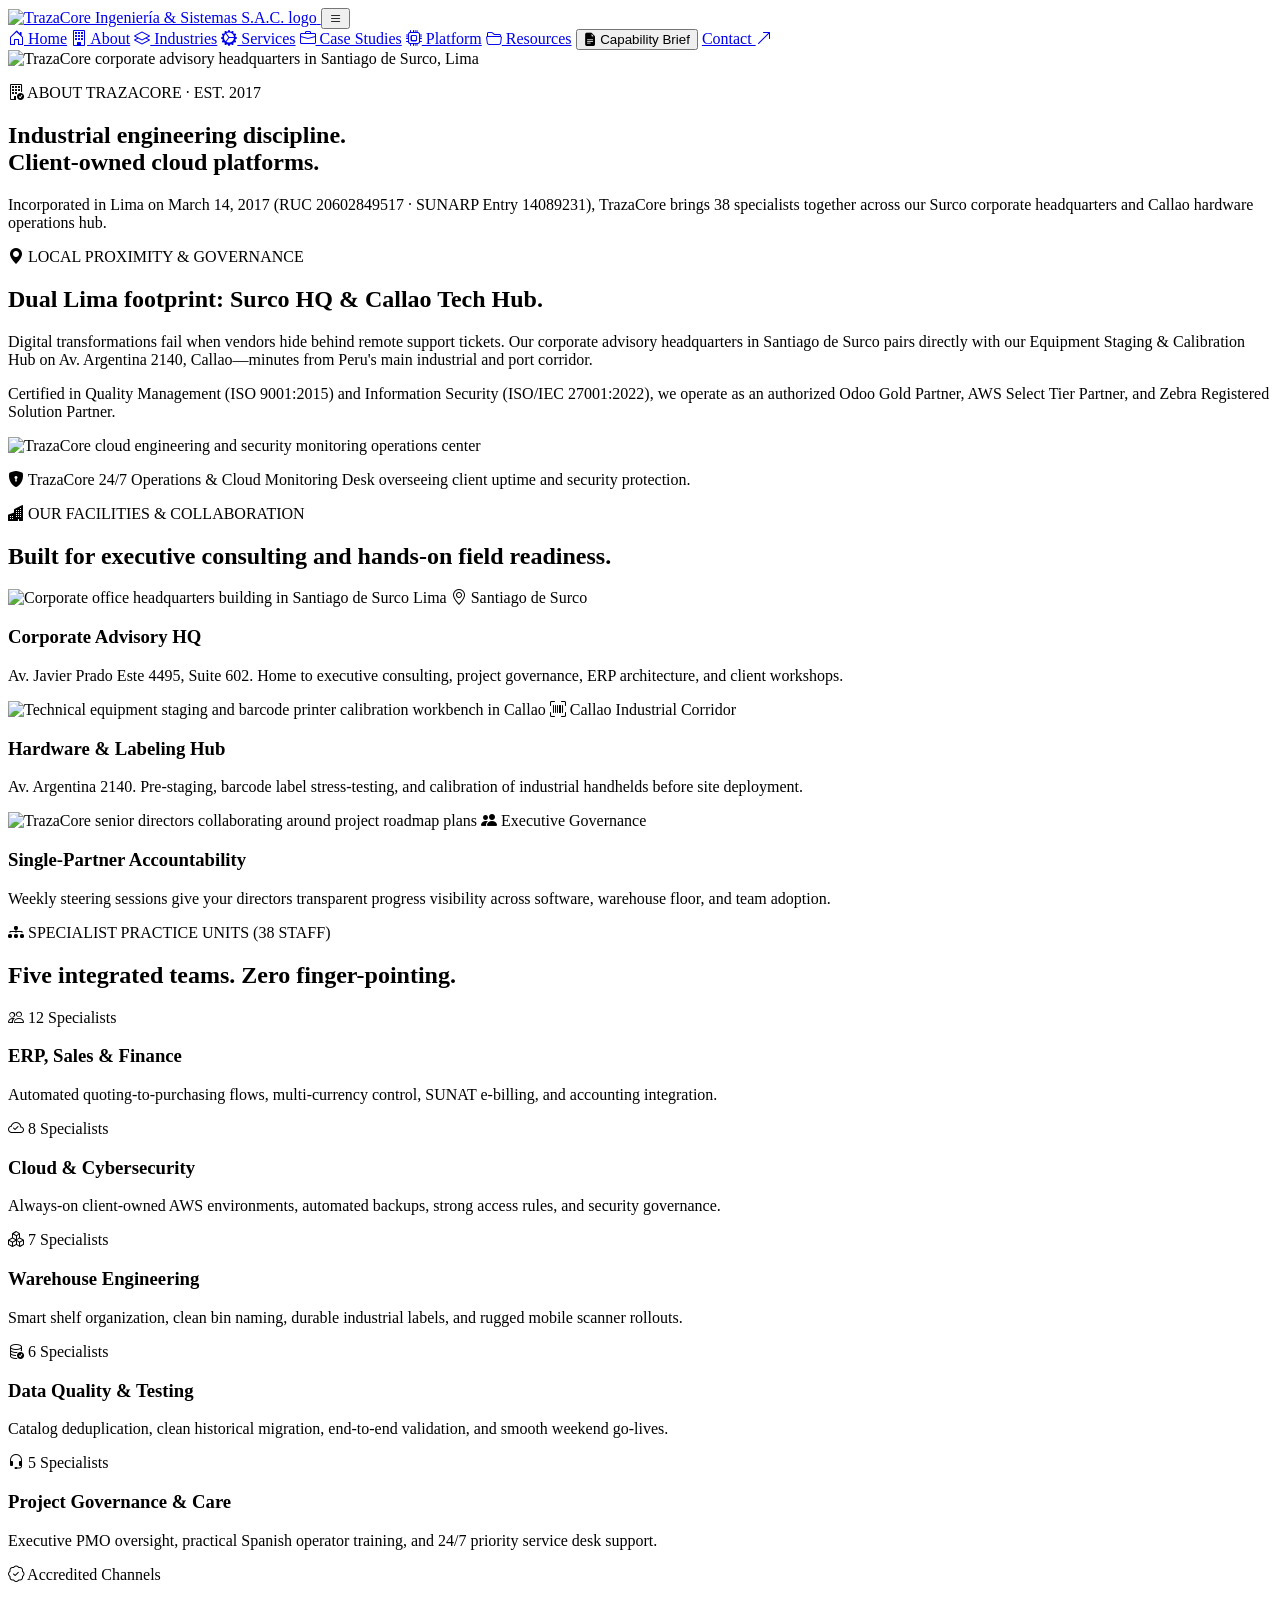
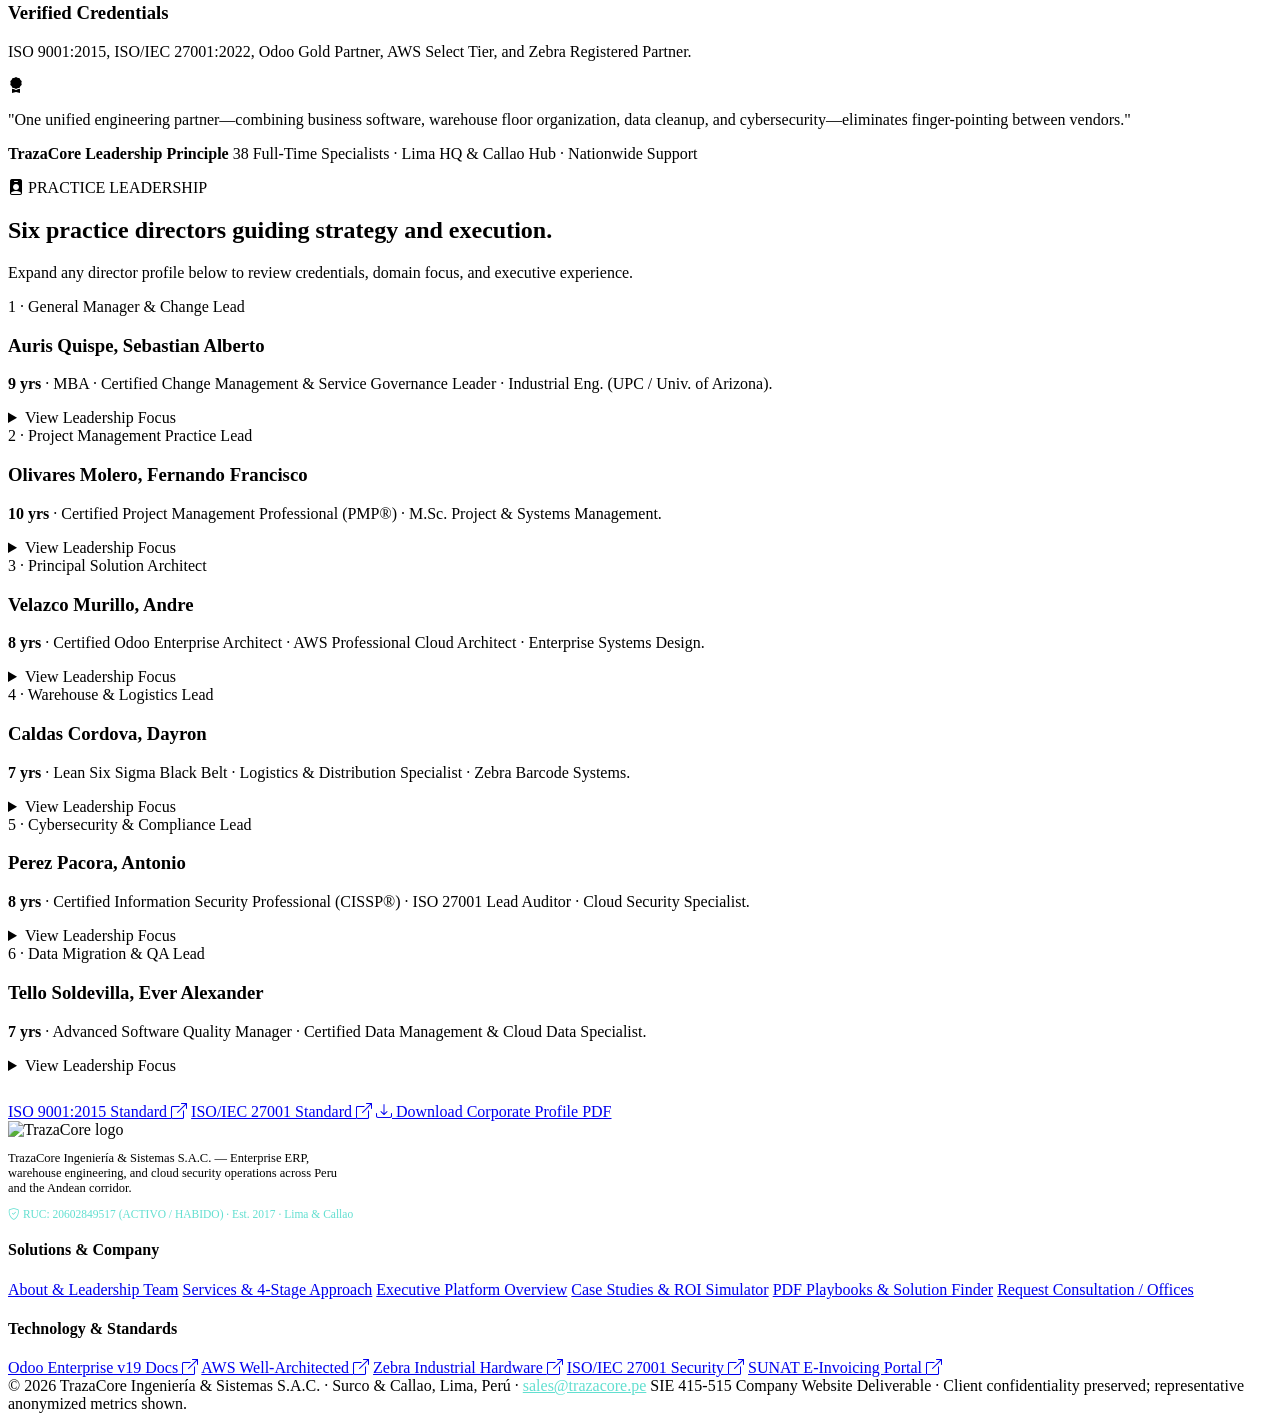
==== about.html @ 73908f15 "Add files via upload" ====
<!doctype html>
<html lang="en">
<head>
  <meta charset="utf-8">
  <meta name="viewport" content="width=device-width, initial-scale=1">
  <meta name="description" content="TrazaCore corporate profile, Surco & Callao hubs, 38-engineer practice and six leadership directors.">
  <title>About Us & Leadership | TrazaCore Perú</title>
  <link rel="icon" href="img/trazacore_logo.png" type="image/png">
  <link rel="stylesheet" href="https://cdn.jsdelivr.net/npm/bootstrap-icons@1.11.3/font/bootstrap-icons.min.css">
  <link rel="stylesheet" href="css/style.css">
</head>
<body>
  <div id="readingProgressBar" aria-hidden="true"></div>

  <header class="site-header">
    <div class="header-inner">
      <a class="brand" href="index.html">
        <img class="brand-logo" src="img/trazacore_logo.png" alt="TrazaCore Ingeniería &amp; Sistemas S.A.C. logo" width="142" height="38">
      </a>
      <button type="button" class="menu-toggle" aria-label="Toggle navigation menu" aria-expanded="false"><i class="bi bi-list"></i></button>
      <nav class="nav" aria-label="Main navigation">
        <a href="index.html"><i class="bi bi-house-door"></i> Home</a>
        <a href="about.html" class="active" aria-current="page"><i class="bi bi-building"></i> About</a>
        <a href="industries.html"><i class="bi bi-layers"></i> Industries</a>
        <a href="services.html"><i class="bi bi-gear-wide-connected"></i> Services</a>
        <a href="projects.html"><i class="bi bi-briefcase"></i> Case Studies</a>
        <a href="technology.html"><i class="bi bi-cpu"></i> Platform</a>
        <a href="resources.html"><i class="bi bi-folder2-open"></i> Resources</a>
        <button type="button" class="brief-btn" data-open-dialog="briefDialog"><i class="bi bi-file-earmark-text-fill"></i> Capability Brief</button>
        <a class="contact-link" href="contact.html">Contact <i class="bi bi-arrow-up-right"></i></a>
      </nav>
    </div>
  </header>

  <main>

    <section class="page-hero">
      <img class="page-hero-bg" src="img/about-surco-hq.jpg" alt="TrazaCore corporate advisory headquarters in Santiago de Surco, Lima" width="1440" height="600" fetchpriority="high" decoding="async">
      <div class="hero-orb hero-orb-1" aria-hidden="true"></div>
      <div class="wrap">
        <p class="eyebrow light"><i class="bi bi-building-check"></i> ABOUT TRAZACORE · EST. 2017</p>
        <h1>Industrial engineering discipline.<br>Client-owned cloud platforms.</h1>
        <p>Incorporated in Lima on March 14, 2017 (RUC 20602849517 · SUNARP Entry 14089231), TrazaCore brings 38 specialists together across our Surco corporate headquarters and Callao hardware operations hub.</p>
      </div>
    </section>

    <section class="section reveal">
      <div class="wrap split">
        <div class="copy">
          <p class="eyebrow"><i class="bi bi-geo-alt-fill"></i> LOCAL PROXIMITY &amp; GOVERNANCE</p>
          <h2>Dual Lima footprint: <span>Surco HQ &amp; Callao Tech Hub.</span></h2>
          <p>Digital transformations fail when vendors hide behind remote support tickets. Our corporate advisory headquarters in Santiago de Surco pairs directly with our Equipment Staging &amp; Calibration Hub on Av. Argentina 2140, Callao—minutes from Peru's main industrial and port corridor.</p>
          <p>Certified in Quality Management (ISO 9001:2015) and Information Security (ISO/IEC 27001:2022), we operate as an authorized Odoo Gold Partner, AWS Select Tier Partner, and Zebra Registered Solution Partner.</p>
        </div>
        <div class="photo-frame">
          <img src="img/cloud-security-ops.jpg" alt="TrazaCore cloud engineering and security monitoring operations center" width="1280" height="720" loading="lazy" decoding="async">
          <p class="photo-caption"><i class="bi bi-shield-lock-fill"></i> TrazaCore 24/7 Operations &amp; Cloud Monitoring Desk overseeing client uptime and security protection.</p>
        </div>
      </div>
    </section>

    <section class="section alt reveal">
      <div class="wrap">
        <div class="section-head">
          <p class="eyebrow"><i class="bi bi-buildings-fill"></i> OUR FACILITIES &amp; COLLABORATION</p>
          <h2>Built for executive consulting <span>and hands-on field readiness.</span></h2>
        </div>
        <div class="cards">
          <article class="card tilt-card">
            <img class="card-media" src="img/about-surco-hq.jpg" alt="Corporate office headquarters building in Santiago de Surco Lima" width="960" height="600" loading="lazy" decoding="async">
            <span class="card-tag"><i class="bi bi-geo-alt"></i> Santiago de Surco</span>
            <h3>Corporate Advisory HQ</h3>
            <p>Av. Javier Prado Este 4495, Suite 602. Home to executive consulting, project governance, ERP architecture, and client workshops.</p>
          </article>
          <article class="card tilt-card">
            <img class="card-media" src="img/about-callao-lab.jpg" alt="Technical equipment staging and barcode printer calibration workbench in Callao" width="960" height="600" loading="lazy" decoding="async">
            <span class="card-tag"><i class="bi bi-upc-scan"></i> Callao Industrial Corridor</span>
            <h3>Hardware &amp; Labeling Hub</h3>
            <p>Av. Argentina 2140. Pre-staging, barcode label stress-testing, and calibration of industrial handhelds before site deployment.</p>
          </article>
          <article class="card tilt-card">
            <img class="card-media" src="img/about-leadership-meeting.jpg" alt="TrazaCore senior directors collaborating around project roadmap plans" width="960" height="600" loading="lazy" decoding="async">
            <span class="card-tag"><i class="bi bi-people-fill"></i> Executive Governance</span>
            <h3>Single-Partner Accountability</h3>
            <p>Weekly steering sessions give your directors transparent progress visibility across software, warehouse floor, and team adoption.</p>
          </article>
        </div>
      </div>
    </section>

    <section class="section reveal">
      <div class="wrap">
        <div class="section-head">
          <p class="eyebrow"><i class="bi bi-diagram-3-fill"></i> SPECIALIST PRACTICE UNITS (38 STAFF)</p>
          <h2>Five integrated teams. <span>Zero finger-pointing.</span></h2>
        </div>
        <div class="cards">
          <article class="card tilt-card"><span class="card-tag"><i class="bi bi-people"></i> 12 Specialists</span><h3>ERP, Sales &amp; Finance</h3><p>Automated quoting-to-purchasing flows, multi-currency control, SUNAT e-billing, and accounting integration.</p></article>
          <article class="card tilt-card"><span class="card-tag"><i class="bi bi-cloud-check"></i> 8 Specialists</span><h3>Cloud &amp; Cybersecurity</h3><p>Always-on client-owned AWS environments, automated backups, strong access rules, and security governance.</p></article>
          <article class="card tilt-card"><span class="card-tag"><i class="bi bi-boxes"></i> 7 Specialists</span><h3>Warehouse Engineering</h3><p>Smart shelf organization, clean bin naming, durable industrial labels, and rugged mobile scanner rollouts.</p></article>
          <article class="card tilt-card"><span class="card-tag"><i class="bi bi-database-check"></i> 6 Specialists</span><h3>Data Quality &amp; Testing</h3><p>Catalog deduplication, clean historical migration, end-to-end validation, and smooth weekend go-lives.</p></article>
          <article class="card tilt-card"><span class="card-tag"><i class="bi bi-headset"></i> 5 Specialists</span><h3>Project Governance &amp; Care</h3><p>Executive PMO oversight, practical Spanish operator training, and 24/7 priority service desk support.</p></article>
          <article class="card tilt-card"><span class="card-tag"><i class="bi bi-patch-check"></i> Accredited Channels</span><h3>Verified Credentials</h3><p>ISO 9001:2015, ISO/IEC 27001:2022, Odoo Gold Partner, AWS Select Tier, and Zebra Registered Partner.</p></article>
        </div>
      </div>
    </section>

    <section class="parallax-breather breather-mining" aria-label="TrazaCore single-partner governance philosophy">
      <div class="parallax-layer" aria-hidden="true"></div>
      <div class="wrap breather-inner">
        <div class="breather-icon"><i class="bi bi-award-fill"></i></div>
        <p class="breather-quote">"One unified engineering partner—combining business software, warehouse floor organization, data cleanup, and cybersecurity—eliminates finger-pointing between vendors."</p>
        <div class="breather-cite">
          <strong>TrazaCore Leadership Principle</strong>
          <span>38 Full-Time Specialists · Lima HQ &amp; Callao Hub · Nationwide Support</span>
        </div>
      </div>
    </section>

    <section class="section alt reveal">
      <div class="wrap">
        <div class="section-head">
          <p class="eyebrow"><i class="bi bi-person-badge-fill"></i> PRACTICE LEADERSHIP</p>
          <h2>Six practice directors <span>guiding strategy and execution.</span></h2>
          <p class="sub">Expand any director profile below to review credentials, domain focus, and executive experience.</p>
        </div>
        <div class="cards two">
          <article class="card">
            <span class="card-tag">1 · General Manager &amp; Change Lead</span>
            <h3>Auris Quispe, Sebastian Alberto</h3>
            <p><strong>9 yrs</strong> · MBA · Certified Change Management &amp; Service Governance Leader · Industrial Eng. (UPC / Univ. of Arizona).</p>
            <div class="accordion" style="margin-top:12px;">
              <details>
                <summary><span class="acc-title">View Leadership Focus</span></summary>
                <div class="acc-body">Legal Representative and Change Director. Oversees commercial governance, Spanish field training methodology, and executive service-level compliance across industrial accounts.</div>
              </details>
            </div>
          </article>
          <article class="card">
            <span class="card-tag">2 · Project Management Practice Lead</span>
            <h3>Olivares Molero, Fernando Francisco</h3>
            <p><strong>10 yrs</strong> · Certified Project Management Professional (PMP®) · M.Sc. Project &amp; Systems Management.</p>
            <div class="accordion" style="margin-top:12px;">
              <details>
                <summary><span class="acc-title">View Leadership Focus</span></summary>
                <div class="acc-body">Directs end-to-end ERP and warehouse delivery roadmaps, multi-site rollout governance, risk control, and Executive Steering Committees across industrial accounts.</div>
              </details>
            </div>
          </article>
          <article class="card">
            <span class="card-tag">3 · Principal Solution Architect</span>
            <h3>Velazco Murillo, Andre</h3>
            <p><strong>8 yrs</strong> · Certified Odoo Enterprise Architect · AWS Professional Cloud Architect · Enterprise Systems Design.</p>
            <div class="accordion" style="margin-top:12px;">
              <details>
                <summary><span class="acc-title">View Leadership Focus</span></summary>
                <div class="acc-body">Designs scalable commercial workflows, multi-currency purchasing logic, reliable client-owned cloud foundations, and clean SUNAT and accounting integrations.</div>
              </details>
            </div>
          </article>
          <article class="card">
            <span class="card-tag">4 · Warehouse &amp; Logistics Lead</span>
            <h3>Caldas Cordova, Dayron</h3>
            <p><strong>7 yrs</strong> · Lean Six Sigma Black Belt · Logistics &amp; Distribution Specialist · Zebra Barcode Systems.</p>
            <div class="accordion" style="margin-top:12px;">
              <details>
                <summary><span class="acc-title">View Leadership Focus</span></summary>
                <div class="acc-body">Leads distribution center reorganization, fast-mover shelf layout, unified rack coding, time-motion optimization, and rugged barcode scanner deployments.</div>
              </details>
            </div>
          </article>
          <article class="card">
            <span class="card-tag">5 · Cybersecurity &amp; Compliance Lead</span>
            <h3>Perez Pacora, Antonio</h3>
            <p><strong>8 yrs</strong> · Certified Information Security Professional (CISSP®) · ISO 27001 Lead Auditor · Cloud Security Specialist.</p>
            <div class="accordion" style="margin-top:12px;">
              <details>
                <summary><span class="acc-title">View Leadership Focus</span></summary>
                <div class="acc-body">Establishes approval governance, network protection, continuous security oversight, Peru Personal Data Law No. 29733 compliance, and independent security audits.</div>
              </details>
            </div>
          </article>
          <article class="card">
            <span class="card-tag">6 · Data Migration &amp; QA Lead</span>
            <h3>Tello Soldevilla, Ever Alexander</h3>
            <p><strong>7 yrs</strong> · Advanced Software Quality Manager · Certified Data Management &amp; Cloud Data Specialist.</p>
            <div class="accordion" style="margin-top:12px;">
              <details>
                <summary><span class="acc-title">View Leadership Focus</span></summary>
                <div class="acc-body">Specializes in complex product catalog cleanup, verified historical migrations, real-world business testing, and smooth launches without halting operations.</div>
              </details>
            </div>
          </article>
        </div>

        <div class="actions" style="margin-top:28px;">
          <a class="btn dark" href="https://www.iso.org/iso-9001-quality-management.html" target="_blank" rel="noopener noreferrer">ISO 9001:2015 Standard <i class="bi bi-box-arrow-up-right"></i></a>
          <a class="btn outline-dark" href="https://www.iso.org/standard/27001" target="_blank" rel="noopener noreferrer">ISO/IEC 27001 Standard <i class="bi bi-box-arrow-up-right"></i></a>
          <a class="btn primary" href="downloads/TrazaCore_Corporate_Capability_Profile.pdf" download><i class="bi bi-download"></i> Download Corporate Profile PDF</a>
        </div>
      </div>
    </section>

  </main>

  <footer class="footer">
    <div class="wrap">
      <div class="footer-grid">
        <div>
          <div class="brand-logo-wrap">
            <img class="brand-logo" src="img/trazacore_logo.png" alt="TrazaCore logo" width="142" height="38">
          </div>
          <p style="margin-top:12px;font-size:12.5px;max-width:340px;">TrazaCore Ingeniería &amp; Sistemas S.A.C. — Enterprise ERP, warehouse engineering, and cloud security operations across Peru and the Andean corridor.</p>
          <p style="margin-top:8px;font-size:11.5px;color:#62dfd0;"><i class="bi bi-shield-check"></i> RUC: 20602849517 (ACTIVO / HABIDO) · Est. 2017 · Lima &amp; Callao</p>
        </div>
        <div>
          <h4>Solutions &amp; Company</h4>
          <div class="footer-links">
            <a href="about.html">About &amp; Leadership Team</a>
            <a href="services.html">Services &amp; 4-Stage Approach</a>
            <a href="technology.html">Executive Platform Overview</a>
            <a href="projects.html">Case Studies &amp; ROI Simulator</a>
            <a href="resources.html">PDF Playbooks &amp; Solution Finder</a>
            <a href="contact.html">Request Consultation / Offices</a>
          </div>
        </div>
        <div>
          <h4>Technology &amp; Standards</h4>
          <div class="footer-links">
            <a href="https://www.odoo.com/documentation/19.0/" target="_blank" rel="noopener noreferrer">Odoo Enterprise v19 Docs <i class="bi bi-box-arrow-up-right"></i></a>
            <a href="https://aws.amazon.com/architecture/well-architected/" target="_blank" rel="noopener noreferrer">AWS Well-Architected <i class="bi bi-box-arrow-up-right"></i></a>
            <a href="https://www.zebra.com/us/en/products/mobile-computers/handheld.html" target="_blank" rel="noopener noreferrer">Zebra Industrial Hardware <i class="bi bi-box-arrow-up-right"></i></a>
            <a href="https://www.iso.org/standard/27001" target="_blank" rel="noopener noreferrer">ISO/IEC 27001 Security <i class="bi bi-box-arrow-up-right"></i></a>
            <a href="https://cpe.sunat.gob.pe/" target="_blank" rel="noopener noreferrer">SUNAT E-Invoicing Portal <i class="bi bi-box-arrow-up-right"></i></a>
          </div>
        </div>
      </div>
      <div class="footer-bottom">
        <span>© 2026 TrazaCore Ingeniería &amp; Sistemas S.A.C. · Surco &amp; Callao, Lima, Perú · <a href="mailto:sales@trazacore.pe" style="color:#62dfd0">sales@trazacore.pe</a></span>
        <span>SIE 415-515 Company Website Deliverable · Client confidentiality preserved; representative anonymized metrics shown.</span>
      </div>
    </div>
  </footer>

  <!-- Executive Capability Brief Modal -->
  <dialog id="briefDialog" class="exec-dialog" closedby="any" aria-labelledby="briefTitle">
    <div class="dialog-head">
      <h2 id="briefTitle"><i class="bi bi-file-earmark-text-fill"></i> TrazaCore · Corporate Capability Brief</h2>
      <form method="dialog">
        <button type="submit" class="dialog-close" autofocus>Close <i class="bi bi-x-lg"></i></button>
      </form>
    </div>
    <div class="dialog-body">
      <p style="margin-bottom:12px;"><strong>Company Snapshot</strong> for General Managers, CFOs, Operations, and IT Leaders evaluating TrazaCore Ingeniería &amp; Sistemas S.A.C.:</p>
      <div class="data-table-wrap" style="margin-bottom:16px;">
        <table class="data-table">
          <tbody>
            <tr><th>Legal Entity &amp; Tax ID</th><td>TRAZACORE INGENIERÍA &amp; SISTEMAS S.A.C. · RUC 20602849517 (ACTIVO / HABIDO)</td></tr>
            <tr><th>Registry &amp; Track Record</th><td>SUNARP Electronic Entry No. 14089231 · Incorporated March 14, 2017 in Lima</td></tr>
            <tr><th>Offices &amp; Hardware Lab</th><td>HQ: Av. Javier Prado Este 4495, Suite 602, Surco · Tech Lab: Av. Argentina 2140, Callao</td></tr>
            <tr><th>Engineering Workforce</th><td>38 full-time specialists across ERP, Cloud Security, Warehouse Eng. &amp; Adoption</td></tr>
            <tr><th>Quality &amp; Security</th><td>ISO 9001:2015 · ISO/IEC 27001:2022 · Odoo Gold Partner · AWS Select Tier · Zebra Partner</td></tr>
            <tr><th>Commercial &amp; Support</th><td><a href="mailto:sales@trazacore.pe" style="color:var(--teal-dark);font-weight:700;">sales@trazacore.pe</a> · +51 (01) 480-9240 · 24/7 SLA Desk: +51 994 820 315</td></tr>
          </tbody>
        </table>
      </div>
      <div class="actions" style="margin-top:0;">
        <a class="btn primary sm" href="downloads/TrazaCore_Corporate_Capability_Profile.pdf" download><i class="bi bi-download"></i> Download Corporate PDF</a>
        <a class="btn outline-dark sm" href="contact.html">Request Discovery Call <i class="bi bi-arrow-right"></i></a>
      </div>
    </div>
  </dialog>

  <script src="https://cdn.jsdelivr.net/npm/gsap@3.12.5/dist/gsap.min.js"></script>
  <script src="https://cdn.jsdelivr.net/npm/gsap@3.12.5/dist/ScrollTrigger.min.js"></script>
  <script src="js/main.js"></script>
</body>
</html>
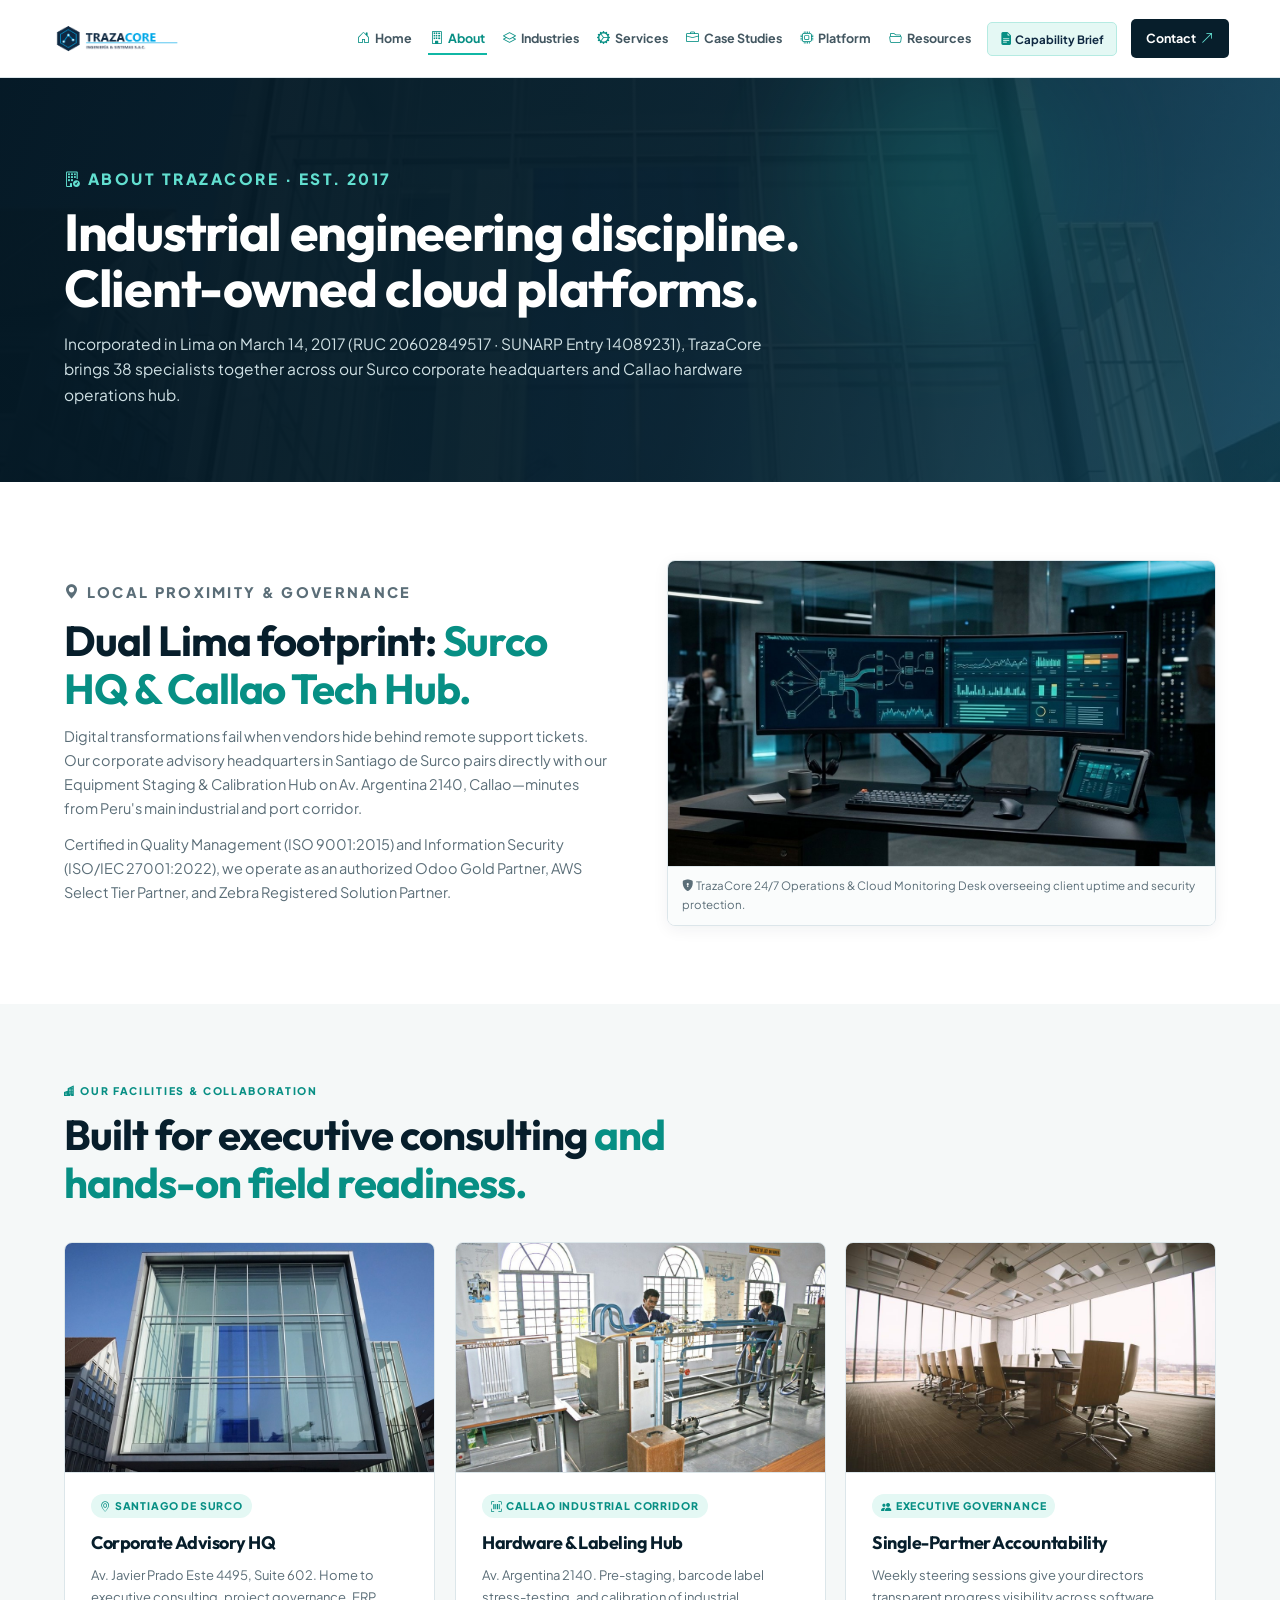
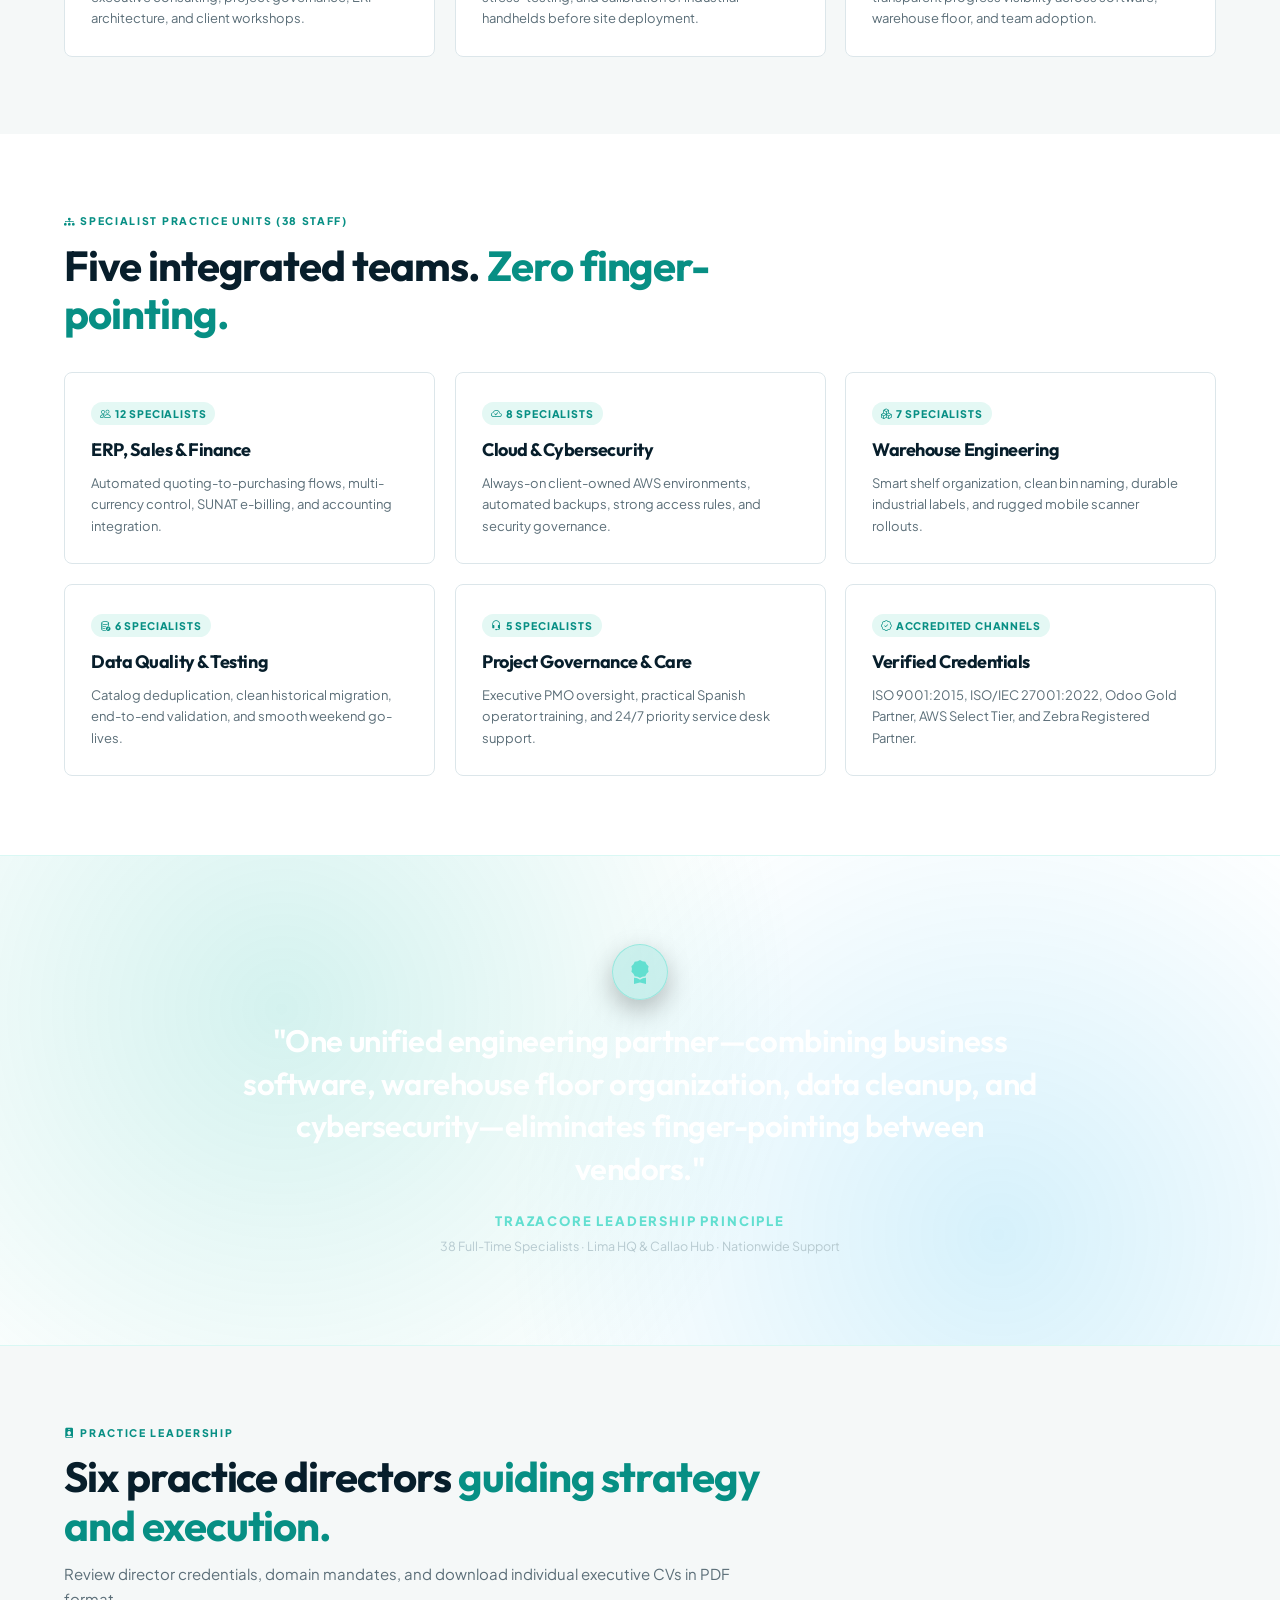
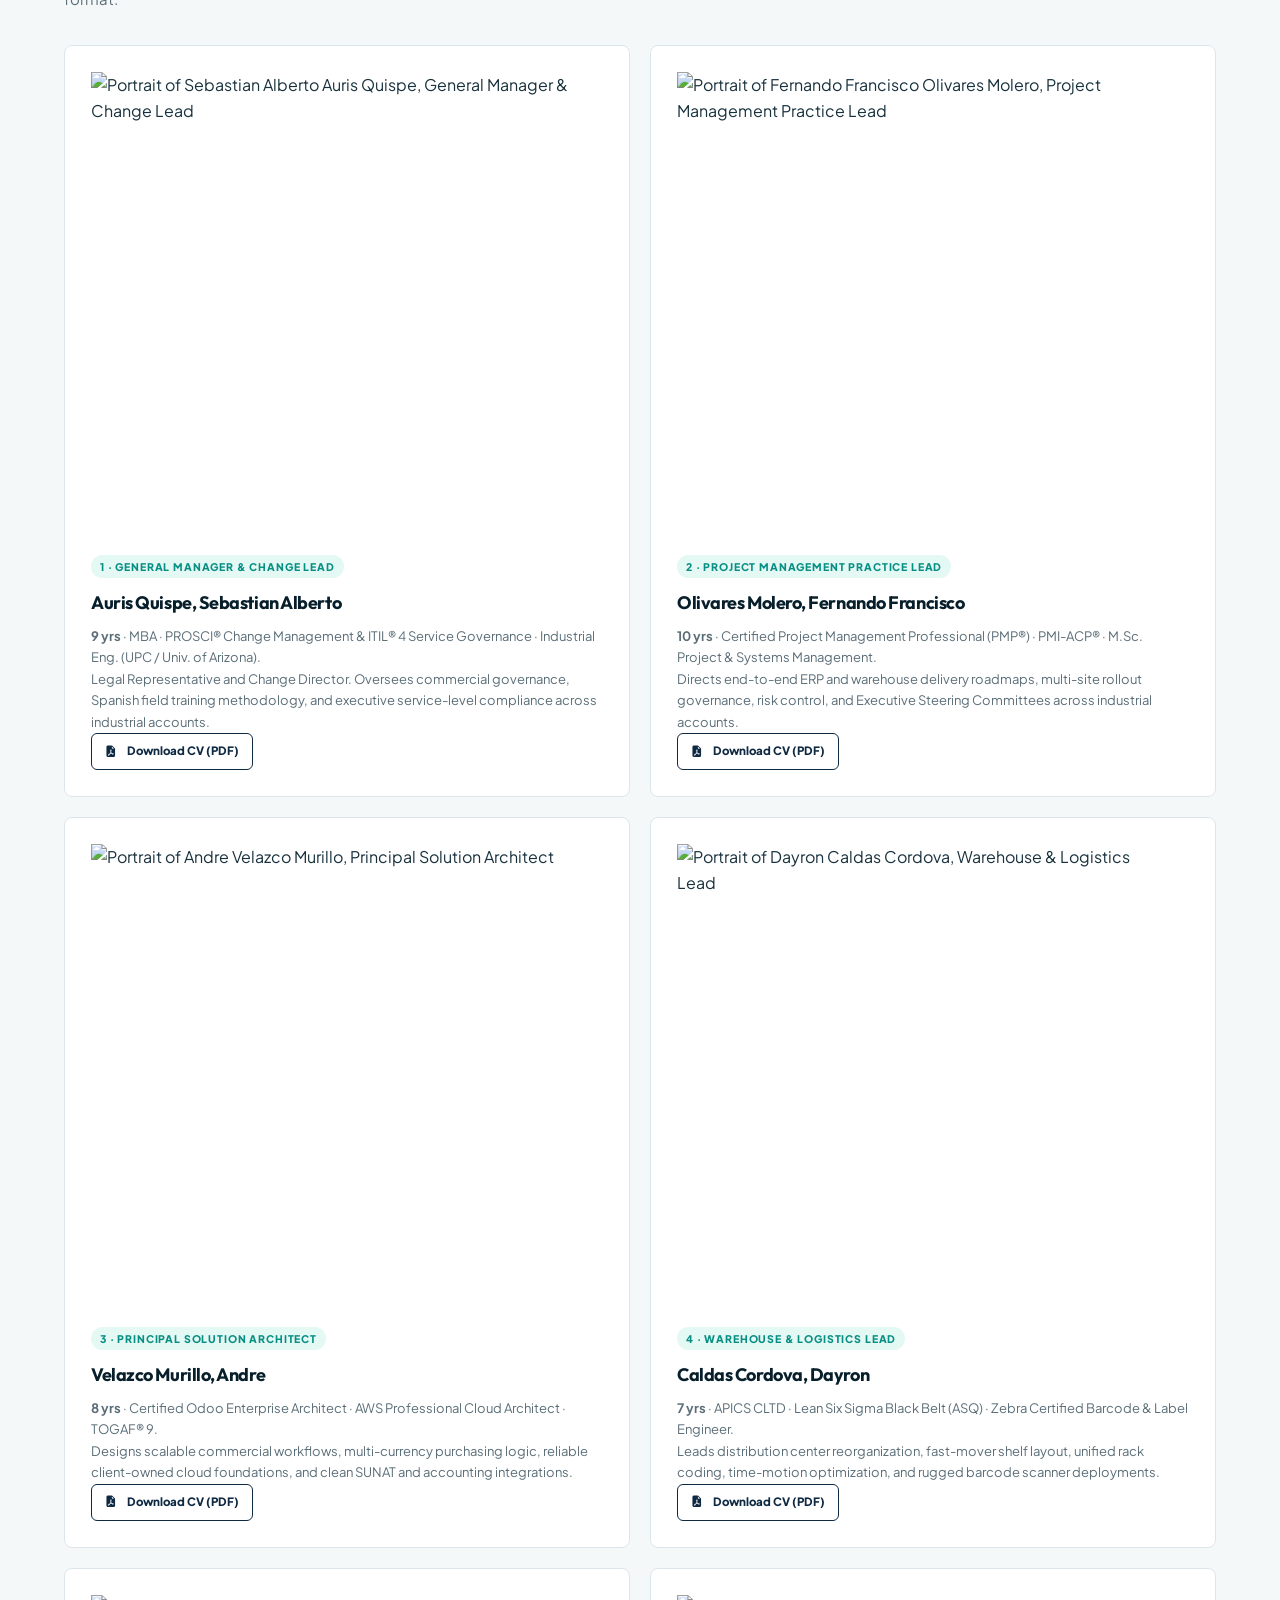
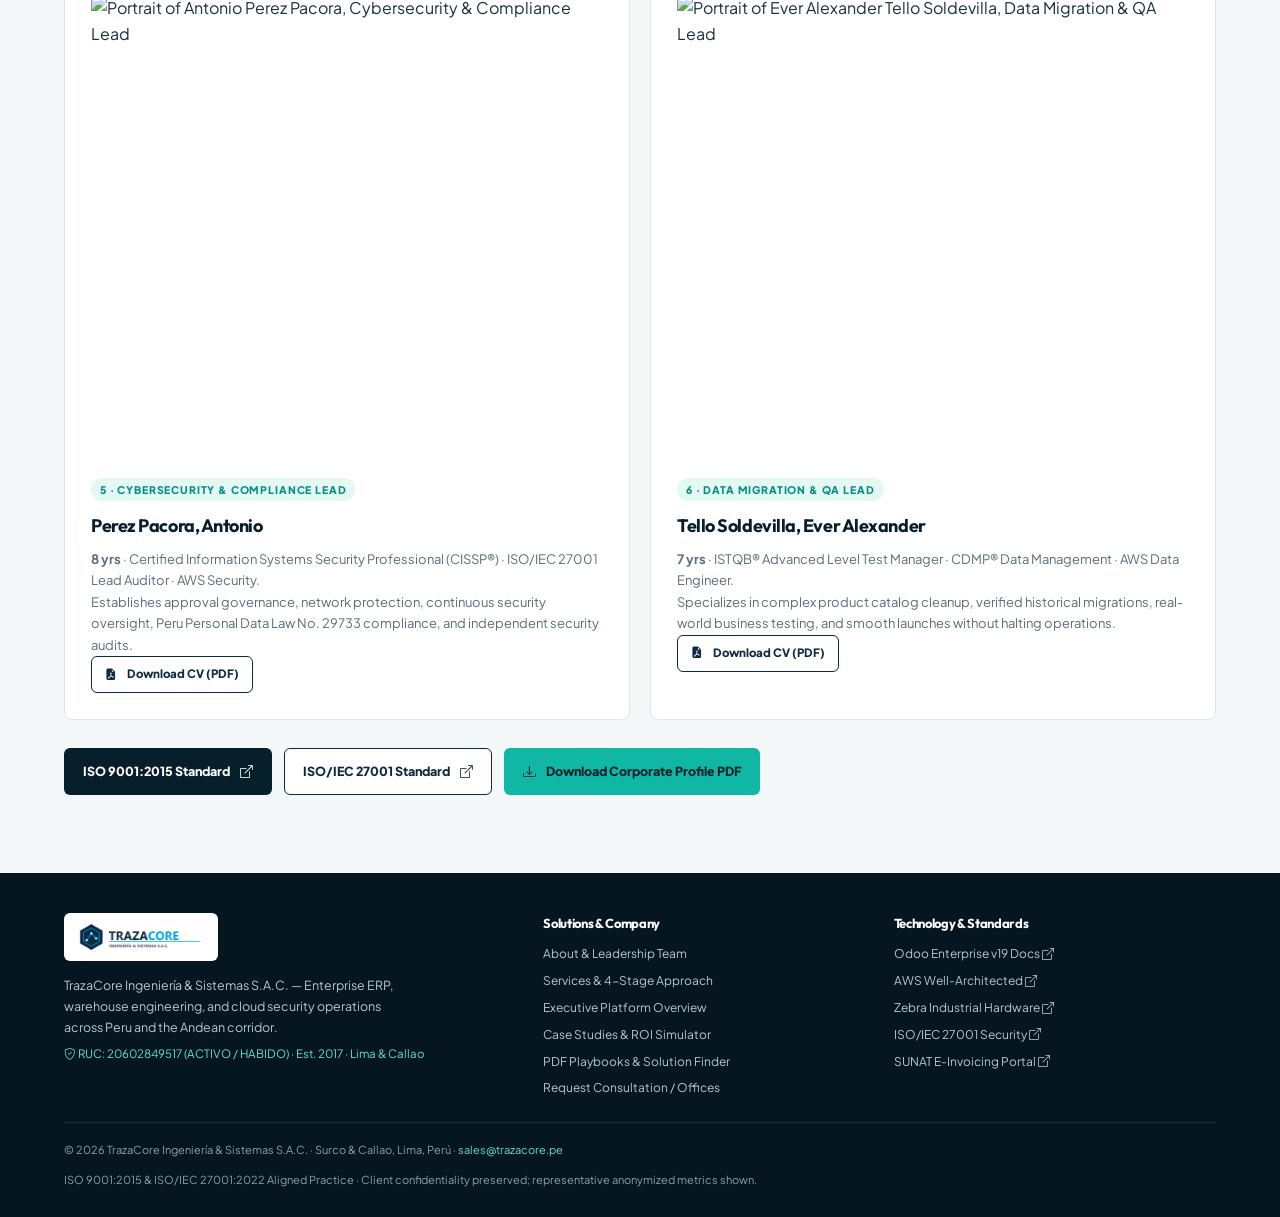
==== commit f9464844: "Add files via upload" ====
--- a/about.html
+++ b/about.html
@@ -5,7 +5,7 @@
   <meta name="viewport" content="width=device-width, initial-scale=1">
   <meta name="description" content="TrazaCore corporate profile, Surco & Callao hubs, 38-engineer practice and six leadership directors.">
   <title>About Us & Leadership | TrazaCore Perú</title>
-  <link rel="icon" href="img/trazacore_logo.png" type="image/png">
+  <link rel="icon" href="img/favicon.png" type="image/png">
   <link rel="stylesheet" href="https://cdn.jsdelivr.net/npm/bootstrap-icons@1.11.3/font/bootstrap-icons.min.css">
   <link rel="stylesheet" href="css/style.css">
 </head>
@@ -122,73 +122,91 @@
         <div class="section-head">
           <p class="eyebrow"><i class="bi bi-person-badge-fill"></i> PRACTICE LEADERSHIP</p>
           <h2>Six practice directors <span>guiding strategy and execution.</span></h2>
-          <p class="sub">Expand any director profile below to review credentials, domain focus, and executive experience.</p>
+          <p class="sub">Review director credentials, domain mandates, and download individual executive CVs in PDF format.</p>
         </div>
         <div class="cards two">
-          <article class="card">
-            <span class="card-tag">1 · General Manager &amp; Change Lead</span>
-            <h3>Auris Quispe, Sebastian Alberto</h3>
-            <p><strong>9 yrs</strong> · MBA · Certified Change Management &amp; Service Governance Leader · Industrial Eng. (UPC / Univ. of Arizona).</p>
-            <div class="accordion" style="margin-top:12px;">
-              <details>
-                <summary><span class="acc-title">View Leadership Focus</span></summary>
-                <div class="acc-body">Legal Representative and Change Director. Oversees commercial governance, Spanish field training methodology, and executive service-level compliance across industrial accounts.</div>
-              </details>
-            </div>
-          </article>
-          <article class="card">
-            <span class="card-tag">2 · Project Management Practice Lead</span>
-            <h3>Olivares Molero, Fernando Francisco</h3>
-            <p><strong>10 yrs</strong> · Certified Project Management Professional (PMP®) · M.Sc. Project &amp; Systems Management.</p>
-            <div class="accordion" style="margin-top:12px;">
-              <details>
-                <summary><span class="acc-title">View Leadership Focus</span></summary>
-                <div class="acc-body">Directs end-to-end ERP and warehouse delivery roadmaps, multi-site rollout governance, risk control, and Executive Steering Committees across industrial accounts.</div>
-              </details>
-            </div>
-          </article>
-          <article class="card">
-            <span class="card-tag">3 · Principal Solution Architect</span>
-            <h3>Velazco Murillo, Andre</h3>
-            <p><strong>8 yrs</strong> · Certified Odoo Enterprise Architect · AWS Professional Cloud Architect · Enterprise Systems Design.</p>
-            <div class="accordion" style="margin-top:12px;">
-              <details>
-                <summary><span class="acc-title">View Leadership Focus</span></summary>
-                <div class="acc-body">Designs scalable commercial workflows, multi-currency purchasing logic, reliable client-owned cloud foundations, and clean SUNAT and accounting integrations.</div>
-              </details>
-            </div>
-          </article>
-          <article class="card">
-            <span class="card-tag">4 · Warehouse &amp; Logistics Lead</span>
-            <h3>Caldas Cordova, Dayron</h3>
-            <p><strong>7 yrs</strong> · Lean Six Sigma Black Belt · Logistics &amp; Distribution Specialist · Zebra Barcode Systems.</p>
-            <div class="accordion" style="margin-top:12px;">
-              <details>
-                <summary><span class="acc-title">View Leadership Focus</span></summary>
-                <div class="acc-body">Leads distribution center reorganization, fast-mover shelf layout, unified rack coding, time-motion optimization, and rugged barcode scanner deployments.</div>
-              </details>
-            </div>
-          </article>
-          <article class="card">
-            <span class="card-tag">5 · Cybersecurity &amp; Compliance Lead</span>
-            <h3>Perez Pacora, Antonio</h3>
-            <p><strong>8 yrs</strong> · Certified Information Security Professional (CISSP®) · ISO 27001 Lead Auditor · Cloud Security Specialist.</p>
-            <div class="accordion" style="margin-top:12px;">
-              <details>
-                <summary><span class="acc-title">View Leadership Focus</span></summary>
-                <div class="acc-body">Establishes approval governance, network protection, continuous security oversight, Peru Personal Data Law No. 29733 compliance, and independent security audits.</div>
-              </details>
-            </div>
-          </article>
-          <article class="card">
-            <span class="card-tag">6 · Data Migration &amp; QA Lead</span>
-            <h3>Tello Soldevilla, Ever Alexander</h3>
-            <p><strong>7 yrs</strong> · Advanced Software Quality Manager · Certified Data Management &amp; Cloud Data Specialist.</p>
-            <div class="accordion" style="margin-top:12px;">
-              <details>
-                <summary><span class="acc-title">View Leadership Focus</span></summary>
-                <div class="acc-body">Specializes in complex product catalog cleanup, verified historical migrations, real-world business testing, and smooth launches without halting operations.</div>
-              </details>
+          <article class="card director-card">
+            <div class="director-head">
+              <img class="director-portrait" src="img/team-sebastian-auris.jpg" alt="Portrait of Sebastian Alberto Auris Quispe, General Manager &amp; Change Lead" width="480" height="480" loading="lazy" decoding="async">
+              <div class="director-meta">
+                <span class="card-tag">1 · General Manager &amp; Change Lead</span>
+                <h3>Auris Quispe, Sebastian Alberto</h3>
+                <p class="director-creds"><strong>9 yrs</strong> · MBA · PROSCI® Change Management &amp; ITIL® 4 Service Governance · Industrial Eng. (UPC / Univ. of Arizona).</p>
+              </div>
+            </div>
+            <p class="director-body">Legal Representative and Change Director. Oversees commercial governance, Spanish field training methodology, and executive service-level compliance across industrial accounts.</p>
+            <div class="director-foot">
+              <a class="btn outline-dark sm" href="downloads/CV_Sebastian_Auris.pdf" download><i class="bi bi-file-earmark-pdf-fill"></i> Download CV (PDF)</a>
+            </div>
+          </article>
+          <article class="card director-card">
+            <div class="director-head">
+              <img class="director-portrait" src="img/team-fernando-olivares.jpg" alt="Portrait of Fernando Francisco Olivares Molero, Project Management Practice Lead" width="480" height="480" loading="lazy" decoding="async">
+              <div class="director-meta">
+                <span class="card-tag">2 · Project Management Practice Lead</span>
+                <h3>Olivares Molero, Fernando Francisco</h3>
+                <p class="director-creds"><strong>10 yrs</strong> · Certified Project Management Professional (PMP®) · PMI-ACP® · M.Sc. Project &amp; Systems Management.</p>
+              </div>
+            </div>
+            <p class="director-body">Directs end-to-end ERP and warehouse delivery roadmaps, multi-site rollout governance, risk control, and Executive Steering Committees across industrial accounts.</p>
+            <div class="director-foot">
+              <a class="btn outline-dark sm" href="downloads/CV_Fernando_Olivares.pdf" download><i class="bi bi-file-earmark-pdf-fill"></i> Download CV (PDF)</a>
+            </div>
+          </article>
+          <article class="card director-card">
+            <div class="director-head">
+              <img class="director-portrait" src="img/team-andre-velazco.jpg" alt="Portrait of Andre Velazco Murillo, Principal Solution Architect" width="480" height="480" loading="lazy" decoding="async">
+              <div class="director-meta">
+                <span class="card-tag">3 · Principal Solution Architect</span>
+                <h3>Velazco Murillo, Andre</h3>
+                <p class="director-creds"><strong>8 yrs</strong> · Certified Odoo Enterprise Architect · AWS Professional Cloud Architect · TOGAF® 9.</p>
+              </div>
+            </div>
+            <p class="director-body">Designs scalable commercial workflows, multi-currency purchasing logic, reliable client-owned cloud foundations, and clean SUNAT and accounting integrations.</p>
+            <div class="director-foot">
+              <a class="btn outline-dark sm" href="downloads/CV_Andre_Velazco.pdf" download><i class="bi bi-file-earmark-pdf-fill"></i> Download CV (PDF)</a>
+            </div>
+          </article>
+          <article class="card director-card">
+            <div class="director-head">
+              <img class="director-portrait" src="img/team-dayron-caldas.jpg" alt="Portrait of Dayron Caldas Cordova, Warehouse &amp; Logistics Lead" width="480" height="480" loading="lazy" decoding="async">
+              <div class="director-meta">
+                <span class="card-tag">4 · Warehouse &amp; Logistics Lead</span>
+                <h3>Caldas Cordova, Dayron</h3>
+                <p class="director-creds"><strong>7 yrs</strong> · APICS CLTD · Lean Six Sigma Black Belt (ASQ) · Zebra Certified Barcode &amp; Label Engineer.</p>
+              </div>
+            </div>
+            <p class="director-body">Leads distribution center reorganization, fast-mover shelf layout, unified rack coding, time-motion optimization, and rugged barcode scanner deployments.</p>
+            <div class="director-foot">
+              <a class="btn outline-dark sm" href="downloads/CV_Dayron_Caldas.pdf" download><i class="bi bi-file-earmark-pdf-fill"></i> Download CV (PDF)</a>
+            </div>
+          </article>
+          <article class="card director-card">
+            <div class="director-head">
+              <img class="director-portrait" src="img/team-antonio-perez.jpg" alt="Portrait of Antonio Perez Pacora, Cybersecurity &amp; Compliance Lead" width="480" height="480" loading="lazy" decoding="async">
+              <div class="director-meta">
+                <span class="card-tag">5 · Cybersecurity &amp; Compliance Lead</span>
+                <h3>Perez Pacora, Antonio</h3>
+                <p class="director-creds"><strong>8 yrs</strong> · Certified Information Systems Security Professional (CISSP®) · ISO/IEC 27001 Lead Auditor · AWS Security.</p>
+              </div>
+            </div>
+            <p class="director-body">Establishes approval governance, network protection, continuous security oversight, Peru Personal Data Law No. 29733 compliance, and independent security audits.</p>
+            <div class="director-foot">
+              <a class="btn outline-dark sm" href="downloads/CV_Antonio_Perez.pdf" download><i class="bi bi-file-earmark-pdf-fill"></i> Download CV (PDF)</a>
+            </div>
+          </article>
+          <article class="card director-card">
+            <div class="director-head">
+              <img class="director-portrait" src="img/team-ever-tello.jpg" alt="Portrait of Ever Alexander Tello Soldevilla, Data Migration &amp; QA Lead" width="480" height="480" loading="lazy" decoding="async">
+              <div class="director-meta">
+                <span class="card-tag">6 · Data Migration &amp; QA Lead</span>
+                <h3>Tello Soldevilla, Ever Alexander</h3>
+                <p class="director-creds"><strong>7 yrs</strong> · ISTQB® Advanced Level Test Manager · CDMP® Data Management · AWS Data Engineer.</p>
+              </div>
+            </div>
+            <p class="director-body">Specializes in complex product catalog cleanup, verified historical migrations, real-world business testing, and smooth launches without halting operations.</p>
+            <div class="director-foot">
+              <a class="btn outline-dark sm" href="downloads/CV_Ever_Tello.pdf" download><i class="bi bi-file-earmark-pdf-fill"></i> Download CV (PDF)</a>
             </div>
           </article>
         </div>
@@ -237,7 +255,7 @@
       </div>
       <div class="footer-bottom">
         <span>© 2026 TrazaCore Ingeniería &amp; Sistemas S.A.C. · Surco &amp; Callao, Lima, Perú · <a href="mailto:sales@trazacore.pe" style="color:#62dfd0">sales@trazacore.pe</a></span>
-        <span>SIE 415-515 Company Website Deliverable · Client confidentiality preserved; representative anonymized metrics shown.</span>
+        <span>ISO 9001:2015 &amp; ISO/IEC 27001:2022 Aligned Practice · Client confidentiality preserved; representative anonymized metrics shown.</span>
       </div>
     </div>
   </footer>
--- a/css/style.css
+++ b/css/style.css
@@ -0,0 +1,2588 @@
+@import url('https://fonts.googleapis.com/css2?family=DM+Sans:wght@400;500;600;700&family=Manrope:wght@500;600;700;800&family=Outfit:wght@500;600;700;800;900&family=Plus+Jakarta+Sans:wght@400;500;600;700;800&display=swap');
+
+:root {
+  --navy: #071e2b;
+  --navy2: #0f2942;
+  --navy3: #10384a;
+  --teal: #10b7a5;
+  --teal-dark: #078f84;
+  --cyan: #00a8e8;
+  --mint: #e4f8f4;
+  --ink: #18313d;
+  --muted: #5b6e78;
+  --line: #dce6ea;
+  --paper: #f5f8f8;
+  --white: #ffffff;
+  --success: #10b981;
+  --danger: #d93025;
+  --radius: 8px;
+  --shadow-sm: 0 4px 16px rgba(7, 30, 43, 0.06);
+  --shadow-md: 0 12px 34px rgba(7, 30, 43, 0.11);
+}
+
+*,
+*::before,
+*::after {
+  box-sizing: border-box;
+  margin: 0;
+  padding: 0;
+}
+
+html {
+  scroll-behavior: smooth;
+  scroll-padding-top: 90px;
+  overflow-x: clip;
+}
+
+body {
+  font-family: 'Plus Jakarta Sans', 'DM Sans', sans-serif;
+  color: var(--ink);
+  line-height: 1.65;
+  background: var(--white);
+  overflow-x: clip;
+}
+
+h1,
+h2,
+h3,
+h4,
+.brand {
+  font-family: 'Outfit', 'Manrope', sans-serif;
+  letter-spacing: -0.025em;
+}
+
+a {
+  color: inherit;
+  text-decoration: none;
+}
+
+img,
+video {
+  max-width: 100%;
+  height: auto;
+  display: block;
+}
+
+button {
+  font-family: inherit;
+  cursor: pointer;
+}
+
+.wrap {
+  width: min(1180px, 90%);
+  margin: auto;
+}
+
+.hero-grid>*,
+.split>*,
+.blueprint-wrap>*,
+.sim-grid>*,
+.contact-grid>*,
+.footer-grid>*,
+.cards>*,
+.project>* {
+  min-width: 0;
+}
+
+.visually-hidden:where(:not(:focus-within, :active)) {
+  position: absolute !important;
+  clip-path: inset(50%) !important;
+  overflow: hidden !important;
+  width: 1px !important;
+  height: 1px !important;
+  margin: -1px !important;
+  padding: 0 !important;
+  border: 0 !important;
+  white-space: nowrap !important;
+}
+
+/* Scroll progress bar */
+#readingProgressBar {
+  position: fixed;
+  left: 0;
+  top: 0;
+  width: 100%;
+  height: 3.5px;
+  background: linear-gradient(90deg, var(--teal), var(--cyan));
+  transform-origin: 0 50%;
+  transform: scaleX(0);
+  z-index: 200;
+  pointer-events: none;
+}
+
+@view-transition {
+  navigation: auto;
+}
+
+@supports (animation-timeline: scroll()) {
+  @keyframes grow-progress {
+    from {
+      transform: scaleX(0);
+    }
+
+    to {
+      transform: scaleX(1);
+    }
+  }
+
+  #readingProgressBar {
+    animation: grow-progress auto linear;
+    animation-timeline: scroll();
+  }
+}
+
+/* Header & Navigation */
+.site-header {
+  height: 78px;
+  position: sticky;
+  top: 0;
+  z-index: 100;
+  background: rgba(255, 255, 255, 0.94);
+  backdrop-filter: blur(12px);
+  border-bottom: 1px solid var(--line);
+  transition: height 0.22s ease, box-shadow 0.22s ease, background-color 0.22s ease;
+}
+
+.site-header.is-scrolled {
+  height: 68px;
+  background: rgba(255, 255, 255, 0.98);
+  box-shadow: var(--shadow-sm);
+}
+
+.header-inner {
+  height: 100%;
+  width: min(1240px, 92%);
+  margin: auto;
+  display: flex;
+  align-items: center;
+  justify-content: space-between;
+  gap: 16px;
+}
+
+.brand {
+  display: flex;
+  align-items: center;
+  gap: 10px;
+  color: var(--navy);
+  font-size: 14px;
+  font-weight: 800;
+  letter-spacing: 0.03em;
+  flex-shrink: 0;
+}
+
+.brand-logo {
+  height: 38px;
+  width: auto;
+  object-fit: contain;
+  border-radius: 4px;
+}
+
+.footer .brand-logo-wrap {
+  background: #ffffff;
+  padding: 5px 10px;
+  border-radius: 6px;
+  display: inline-flex;
+  align-items: center;
+}
+
+.brand small {
+  display: block;
+  font: 700 8px 'DM Sans', sans-serif;
+  letter-spacing: 0.14em;
+  color: #637680;
+}
+
+.nav {
+  display: flex;
+  align-items: center;
+  gap: 14px;
+  font-size: 12.5px;
+  font-weight: 700;
+  color: #435761;
+}
+
+.nav a {
+  position: relative;
+  display: inline-flex;
+  align-items: center;
+  gap: 5px;
+  padding: 6px 2px;
+  transition: color 0.18s ease;
+  white-space: nowrap;
+}
+
+.nav a i,
+.nav .brief-btn i {
+  font-size: 13px;
+  color: var(--teal-dark);
+}
+
+.nav .contact-link i {
+  color: #62dfd0;
+}
+
+.nav a:hover,
+.nav a.active {
+  color: var(--teal-dark);
+}
+
+.nav a.active::after {
+  content: "";
+  position: absolute;
+  inset: auto 0 0;
+  border-block-end: 2.5px solid var(--teal);
+}
+
+.nav .brief-btn {
+  background: var(--mint);
+  color: var(--navy2);
+  border: 1px solid #b5ebe2;
+  padding: 8px 12px;
+  border-radius: 5px;
+  font-size: 11.5px;
+  font-weight: 700;
+  transition: background-color 0.18s ease, border-color 0.18s ease;
+  white-space: nowrap;
+}
+
+.nav .brief-btn:hover {
+  background: #cdf5ee;
+  border-color: var(--teal);
+}
+
+.nav .contact-link {
+  background: var(--navy);
+  color: #fff;
+  padding: 9px 15px;
+  border-radius: 5px;
+  transition: background-color 0.18s ease;
+}
+
+.nav .contact-link:hover {
+  background: var(--navy3);
+  color: #fff;
+}
+
+.nav .contact-link.active::after {
+  display: none;
+}
+
+.menu-toggle {
+  display: none;
+  border: 1px solid var(--line);
+  border-radius: 6px;
+  padding: 4px 10px;
+  background: #fff;
+  font-size: 22px;
+  color: var(--navy);
+}
+
+/* Hero */
+.hero {
+  position: relative;
+  min-height: calc(100vh - 78px);
+  min-height: max(660px, calc(100vh - 78px));
+  color: #fff;
+  display: flex;
+  align-items: center;
+  overflow: hidden;
+  background: var(--navy);
+}
+
+.hero-bg {
+  position: absolute;
+  inset: 0;
+  width: 100%;
+  height: 100%;
+  object-fit: cover;
+  opacity: 0.42;
+}
+
+.hero::after {
+  content: "";
+  position: absolute;
+  inset: 0;
+  background: linear-gradient(96deg, rgba(4, 24, 36, 0.94) 0%, rgba(7, 30, 43, 0.78) 55%, rgba(7, 30, 43, 0.35) 100%);
+}
+
+.hero-orb {
+  position: absolute;
+  border-radius: 50%;
+  pointer-events: none;
+  z-index: 1;
+  filter: blur(55px);
+  opacity: 0.24;
+}
+
+.hero-orb-1 {
+  width: 360px;
+  height: 360px;
+  background: radial-gradient(circle, var(--teal), transparent 70%);
+  top: -80px;
+  right: 12%;
+}
+
+.hero-orb-2 {
+  width: 280px;
+  height: 280px;
+  background: radial-gradient(circle, var(--cyan), transparent 70%);
+  bottom: -90px;
+  left: 34%;
+}
+
+@keyframes floatOrb {
+
+  0%,
+  100% {
+    transform: translate3d(0, 0, 0) scale(1);
+  }
+
+  50% {
+    transform: translate3d(24px, -18px, 0) scale(1.08);
+  }
+}
+
+@keyframes heroRise {
+  from {
+    opacity: 0;
+    transform: translate3d(0, 22px, 0);
+  }
+
+  to {
+    opacity: 1;
+    transform: translate3d(0, 0, 0);
+  }
+}
+
+@keyframes heroBgDrift {
+
+  0%,
+  100% {
+    transform: scale(1.0);
+  }
+
+  50% {
+    transform: scale(1.05);
+  }
+}
+
+.hero-bg {
+  animation: heroBgDrift 22s ease-in-out infinite;
+}
+
+.hero-orb-1 {
+  animation: floatOrb 12s ease-in-out infinite;
+}
+
+.hero-orb-2 {
+  animation: floatOrb 15s ease-in-out infinite reverse;
+}
+
+.hero-content>* {
+  animation: heroRise 0.7s cubic-bezier(0.22, 1, 0.36, 1) both;
+}
+
+.hero-content>*:nth-child(2) {
+  animation-delay: 0.08s;
+}
+
+.hero-content>*:nth-child(3) {
+  animation-delay: 0.16s;
+}
+
+.hero-content>*:nth-child(4) {
+  animation-delay: 0.24s;
+}
+
+.hero-content>*:nth-child(5) {
+  animation-delay: 0.32s;
+}
+
+.hero-telemetry,
+.hero-visual-card {
+  animation: heroRise 0.8s cubic-bezier(0.22, 1, 0.36, 1) 0.18s both;
+}
+
+.gsap-ready .hero-content>*,
+.gsap-ready .hero-telemetry,
+.gsap-ready .hero-visual-card {
+  animation: none;
+}
+
+.page-hero h1 {
+  animation: heroRise 0.6s cubic-bezier(0.22, 1, 0.36, 1) both;
+}
+
+.page-hero p:not(.eyebrow) {
+  animation: heroRise 0.65s cubic-bezier(0.22, 1, 0.36, 1) 0.08s both;
+}
+
+.hero .wrap {
+  position: relative;
+  z-index: 2;
+  padding: 58px 0;
+  width: min(1180px, 90%);
+  min-width: 0;
+}
+
+.hero-grid {
+  display: grid;
+  grid-template-columns: 1.18fr 0.82fr;
+  gap: 40px;
+  align-items: center;
+  width: 100%;
+}
+
+.hero-content {
+  width: 100%;
+  max-width: 660px;
+  min-width: 0;
+}
+
+.hero-pill {
+  display: inline-flex;
+  align-items: center;
+  gap: 8px;
+  padding: 7px 14px;
+  border-radius: 999px;
+  background: rgba(16, 183, 165, 0.14);
+  border: 1px solid rgba(98, 223, 208, 0.38);
+  color: #7eeadf;
+  font-size: 11px;
+  font-weight: 800;
+  letter-spacing: 0.12em;
+  text-transform: uppercase;
+  margin-bottom: 16px;
+}
+
+.hero-pill i {
+  font-size: 14px;
+  color: var(--teal);
+}
+
+.hero-kpis {
+  display: grid;
+  grid-template-columns: repeat(3, 1fr);
+  gap: 12px;
+  margin-top: 28px;
+  padding-top: 22px;
+  border-top: 1px solid rgba(255, 255, 255, 0.14);
+}
+
+.hero-kpi {
+  background: rgba(11, 37, 53, 0.72);
+  backdrop-filter: blur(8px);
+  border: 1px solid rgba(98, 223, 208, 0.24);
+  border-radius: 10px;
+  padding: 13px 14px;
+  transition: transform 0.25s ease, border-color 0.25s ease;
+}
+
+.hero-kpi:hover {
+  transform: translateY(-3px);
+  border-color: rgba(98, 223, 208, 0.6);
+}
+
+.hero-kpi strong {
+  display: block;
+  font: 800 clamp(20px, 2.3vw, 26px) 'Outfit', 'Manrope', sans-serif;
+  color: #55d9c8;
+  line-height: 1.1;
+}
+
+.hero-kpi span {
+  display: block;
+  margin-top: 4px;
+  font-size: 11px;
+  font-weight: 600;
+  color: #cfe0e4;
+  line-height: 1.3;
+}
+
+.hero-visual-card {
+  position: relative;
+  border-radius: 16px;
+  overflow: hidden;
+  border: 1.5px solid rgba(98, 223, 208, 0.4);
+  background: #092231;
+  box-shadow: 0 24px 60px rgba(0, 0, 0, 0.42);
+  will-change: transform;
+  transition: transform 0.32s cubic-bezier(0.16, 1, 0.3, 1), box-shadow 0.32s ease;
+}
+
+.hero-visual-card > img {
+  width: 100%;
+  height: 455px;
+  object-fit: cover;
+  display: block;
+  transition: transform 0.7s cubic-bezier(0.16, 1, 0.3, 1);
+}
+
+.hero-visual-card:hover > img {
+  transform: scale(1.04);
+}
+
+.hero-visual-scrim {
+  position: absolute;
+  inset: 0;
+  background: linear-gradient(180deg, rgba(7, 30, 43, 0.22) 0%, rgba(7, 30, 43, 0.15) 42%, rgba(4, 18, 27, 0.92) 100%);
+  pointer-events: none;
+}
+
+.hero-float-top {
+  position: absolute;
+  top: 16px;
+  left: 16px;
+  right: 16px;
+  display: inline-flex;
+  align-items: center;
+  gap: 8px;
+  width: fit-content;
+  max-width: calc(100% - 32px);
+  padding: 7px 13px;
+  border-radius: 999px;
+  background: rgba(255, 255, 255, 0.94);
+  backdrop-filter: blur(10px);
+  color: var(--navy);
+  font-size: 11.5px;
+  font-weight: 800;
+  box-shadow: 0 8px 24px rgba(0, 0, 0, 0.22);
+}
+
+.hero-float-top i {
+  color: var(--teal-dark);
+  font-size: 14px;
+}
+
+.hero-float-bottom {
+  position: absolute;
+  left: 16px;
+  right: 16px;
+  bottom: 16px;
+  padding: 16px 18px;
+  border-radius: 12px;
+  background: rgba(7, 30, 43, 0.88);
+  backdrop-filter: blur(12px);
+  border: 1px solid rgba(98, 223, 208, 0.32);
+  color: #fff;
+}
+
+.hero-float-head {
+  display: flex;
+  align-items: center;
+  justify-content: space-between;
+  gap: 10px;
+  margin-bottom: 10px;
+}
+
+.hero-float-head span {
+  font-size: 10.5px;
+  font-weight: 800;
+  letter-spacing: 0.12em;
+  text-transform: uppercase;
+  color: #62dfd0;
+}
+
+.hero-float-head i {
+  color: #62dfd0;
+  font-size: 16px;
+}
+
+.hero-float-rows {
+  display: grid;
+  grid-template-columns: repeat(3, 1fr);
+  gap: 10px;
+  padding-top: 10px;
+  border-top: 1px solid rgba(255, 255, 255, 0.12);
+}
+
+.hero-float-rows div strong {
+  display: block;
+  font: 800 14px 'Outfit', 'Manrope', sans-serif;
+  color: #fff;
+}
+
+.hero-float-rows div small {
+  display: block;
+  font-size: 10.5px;
+  color: #b7cad0;
+  margin-top: 2px;
+}
+
+.eyebrow {
+  font-size: 10.5px;
+  letter-spacing: 0.16em;
+  font-weight: 800;
+  color: var(--teal-dark);
+  margin-bottom: 12px;
+  text-transform: uppercase;
+}
+
+.eyebrow.light {
+  color: #62dfd0;
+}
+
+h1 {
+  font-size: clamp(30px, 5vw, 60px);
+  line-height: 1.09;
+  color: inherit;
+  overflow-wrap: break-word;
+}
+
+.hero h1 span {
+  color: #55d9c8;
+}
+
+.hero p.lead {
+  max-width: 580px;
+  color: #d5e1e5;
+  margin-top: 18px;
+  font-size: clamp(14.5px, 1.8vw, 16px);
+}
+
+.hero-telemetry {
+  background: rgba(11, 37, 53, 0.86);
+  backdrop-filter: blur(10px);
+  border: 1px solid rgba(98, 223, 208, 0.28);
+  border-radius: 10px;
+  padding: 24px;
+  box-shadow: 0 18px 40px rgba(0, 0, 0, 0.25);
+}
+
+.hero-telemetry h3 {
+  font-size: 12px;
+  letter-spacing: 0.14em;
+  text-transform: uppercase;
+  color: #62dfd0;
+  margin-bottom: 16px;
+}
+
+.tele-item {
+  padding: 12px 0;
+  border-bottom: 1px solid rgba(255, 255, 255, 0.1);
+  display: flex;
+  justify-content: space-between;
+  align-items: baseline;
+  gap: 12px;
+}
+
+.tele-item:last-of-type {
+  border-bottom: 0;
+}
+
+.tele-item span {
+  font-size: 12.5px;
+  color: #c7d8de;
+}
+
+.tele-item strong {
+  font: 800 18px 'Manrope', sans-serif;
+  color: #fff;
+}
+
+.tele-badge {
+  margin-top: 14px;
+  font-size: 11px;
+  color: #a7f3d0;
+  background: rgba(16, 185, 129, 0.14);
+  border: 1px solid rgba(16, 185, 129, 0.35);
+  padding: 8px 10px;
+  border-radius: 6px;
+}
+
+.page-hero {
+  position: relative;
+  overflow: hidden;
+  padding: 74px 0;
+  background: linear-gradient(112deg, #071e2b, #104255);
+  color: #fff;
+}
+
+.page-hero-bg {
+  position: absolute;
+  inset: 0;
+  width: 100%;
+  height: 100%;
+  object-fit: cover;
+  opacity: 0.3;
+  animation: heroBgDrift 24s ease-in-out infinite;
+}
+
+.page-hero::after {
+  content: "";
+  position: absolute;
+  inset: 0;
+  background: linear-gradient(102deg, rgba(4, 24, 36, 0.94) 0%, rgba(7, 30, 43, 0.82) 55%, rgba(16, 66, 85, 0.58) 100%);
+  pointer-events: none;
+}
+
+.page-hero .wrap {
+  position: relative;
+  z-index: 2;
+}
+
+.page-hero h1 {
+  font-size: clamp(34px, 4.5vw, 52px);
+}
+
+.page-hero p {
+  max-width: 720px;
+  color: #cfe0e4;
+  margin-top: 14px;
+  font-size: 15.5px;
+}
+
+/* Buttons */
+.actions {
+  display: flex;
+  gap: 12px;
+  flex-wrap: wrap;
+  margin-top: 26px;
+}
+
+.btn {
+  display: inline-flex;
+  align-items: center;
+  gap: 10px;
+  padding: 12px 18px;
+  border-radius: 6px;
+  font-size: 12.5px;
+  font-weight: 800;
+  border: 1px solid transparent;
+  transition: background-color 0.18s ease, border-color 0.18s ease, color 0.18s ease, transform 0.18s ease;
+}
+
+.btn:hover {
+  transform: translateY(-2px);
+}
+
+.btn.primary {
+  background: var(--teal);
+  color: #05202a;
+}
+
+.btn.primary:hover {
+  background: #14ccb8;
+}
+
+.btn.outline {
+  border-color: rgba(255, 255, 255, 0.45);
+  color: #fff;
+  background: transparent;
+}
+
+.btn.outline:hover {
+  background: rgba(255, 255, 255, 0.08);
+}
+
+.btn.outline-dark {
+  border-color: var(--navy2);
+  color: var(--navy2);
+  background: #fff;
+}
+
+.btn.outline-dark:hover {
+  background: var(--paper);
+}
+
+.btn.dark {
+  background: var(--navy);
+  color: #fff;
+}
+
+.btn.dark:hover {
+  background: var(--navy3);
+}
+
+.btn.sm {
+  padding: 8px 13px;
+  font-size: 11.5px;
+}
+
+/* Stats Bar */
+.stats {
+  background: var(--paper);
+  border-bottom: 1px solid var(--line);
+}
+
+.stats-grid {
+  display: grid;
+  grid-template-columns: repeat(4, 1fr);
+  padding: 26px 0;
+}
+
+.stat {
+  padding: 0 24px;
+  border-right: 1px solid #d5e1e4;
+}
+
+.stat:first-child {
+  padding-left: 0;
+}
+
+.stat:last-child {
+  border-right: 0;
+}
+
+.stat strong {
+  display: block;
+  font: 800 28px 'Manrope', sans-serif;
+  color: var(--navy);
+}
+
+.stat span {
+  font-size: 12px;
+  color: var(--muted);
+}
+
+/* Sections & Layouts */
+.section {
+  padding: 78px 0;
+}
+
+.section.alt {
+  background: var(--paper);
+}
+
+.section.compact {
+  padding: 56px 0;
+}
+
+.section-head {
+  max-width: 720px;
+  margin-bottom: 34px;
+}
+
+.section h2 {
+  font-size: clamp(28px, 3.6vw, 42px);
+  line-height: 1.15;
+  color: var(--navy);
+}
+
+.section h2 span {
+  color: var(--teal-dark);
+}
+
+.sub {
+  color: var(--muted);
+  font-size: 15px;
+  margin-top: 12px;
+}
+
+.split {
+  display: grid;
+  grid-template-columns: 1fr 1fr;
+  gap: 54px;
+  align-items: center;
+}
+
+.photo-frame {
+  border-radius: var(--radius);
+  overflow: hidden;
+  border: 1px solid var(--line);
+  box-shadow: var(--shadow-sm);
+  background: #fff;
+}
+
+.photo-frame img {
+  width: 100%;
+  height: auto;
+  display: block;
+  transition: transform 0.55s cubic-bezier(0.22, 1, 0.36, 1);
+}
+
+.photo-frame:hover img {
+  transform: scale(1.03);
+}
+
+.photo-caption {
+  padding: 10px 14px;
+  font-size: 11.5px;
+  color: var(--muted);
+  background: #fafcfc;
+  border-top: 1px solid var(--line);
+}
+
+.copy p {
+  color: var(--muted);
+  font-size: 14.5px;
+  margin: 12px 0;
+}
+
+.text-link {
+  display: inline-flex;
+  align-items: center;
+  gap: 5px;
+  margin-top: 12px;
+  color: var(--teal-dark);
+  font-size: 13px;
+  font-weight: 800;
+}
+
+.text-link:hover {
+  text-decoration: underline;
+}
+
+/* Cards */
+.cards {
+  display: grid;
+  grid-template-columns: repeat(3, 1fr);
+  gap: 20px;
+}
+
+.cards.two {
+  grid-template-columns: repeat(2, 1fr);
+}
+
+.stacked-visuals {
+  display: grid;
+  grid-template-columns: 1fr;
+  gap: 30px;
+}
+
+.card {
+  padding: 26px;
+  background: #fff;
+  border: 1px solid var(--line);
+  border-radius: var(--radius);
+  overflow: hidden;
+  will-change: transform;
+  transition: border-color 0.25s ease, box-shadow 0.25s ease, transform 0.28s cubic-bezier(0.22, 1, 0.36, 1);
+}
+
+.card-media {
+  width: calc(100% + 52px);
+  max-width: none;
+  margin: -26px -26px 18px -26px;
+  aspect-ratio: 16 / 10;
+  object-fit: cover;
+  display: block;
+  border-bottom: 1px solid var(--line);
+  transition: transform 0.55s cubic-bezier(0.22, 1, 0.36, 1);
+}
+
+.card:hover {
+  border-color: #62dfd0;
+  box-shadow: var(--shadow-md);
+}
+
+.card.tilt-card:hover {
+  transform: translateY(-4px);
+}
+
+.card:hover .card-media {
+  transform: scale(1.05);
+}
+
+.card .icon {
+  font-size: 24px;
+  color: var(--teal-dark);
+  margin-bottom: 12px;
+}
+
+.card h3 {
+  font-size: 18px;
+  color: var(--navy);
+  margin-bottom: 8px;
+}
+
+.card p {
+  font-size: 13px;
+  color: var(--muted);
+}
+
+.card-tag {
+  display: inline-block;
+  font-size: 10.5px;
+  font-weight: 800;
+  letter-spacing: 0.08em;
+  text-transform: uppercase;
+  color: var(--teal-dark);
+  background: var(--mint);
+  padding: 3px 9px;
+  border-radius: 99px;
+  margin-bottom: 10px;
+}
+
+/* Scroll-reveal (progressive enhancement + staggered child entrance) */
+@keyframes fadeInCard {
+  from {
+    opacity: 0;
+    transform: translate3d(0, 14px, 0);
+  }
+
+  to {
+    opacity: 1;
+    transform: translate3d(0, 0, 0);
+  }
+}
+
+.motion-ready:not(.gsap-ready) .reveal {
+  opacity: 0;
+  transform: translate3d(0, 26px, 0);
+  transition: opacity 0.65s cubic-bezier(0.22, 1, 0.36, 1), transform 0.65s cubic-bezier(0.22, 1, 0.36, 1);
+}
+
+.motion-ready:not(.gsap-ready) .reveal.is-visible {
+  opacity: 1;
+  transform: translate3d(0, 0, 0);
+}
+
+.motion-ready:not(.gsap-ready) .reveal .section-head,
+.motion-ready:not(.gsap-ready) .reveal .split>*,
+.motion-ready:not(.gsap-ready) .reveal .compare-box,
+.motion-ready:not(.gsap-ready) .reveal .video-card,
+.motion-ready:not(.gsap-ready) .reveal .sim-box,
+.motion-ready:not(.gsap-ready) .reveal .contact-box,
+.motion-ready:not(.gsap-ready) .reveal .data-table-wrap,
+.motion-ready:not(.gsap-ready) .reveal .blueprint-wrap,
+.motion-ready:not(.gsap-ready) .reveal .card,
+.motion-ready:not(.gsap-ready) .reveal .matrix-card,
+.motion-ready:not(.gsap-ready) .reveal .flip-card,
+.motion-ready:not(.gsap-ready) .reveal .project,
+.motion-ready:not(.gsap-ready) .reveal .resource,
+.motion-ready:not(.gsap-ready) .reveal .logo-tile,
+.motion-ready:not(.gsap-ready) .stats .stat,
+.motion-ready:not(.gsap-ready) .band .wrap {
+  opacity: 0;
+  transform: translate3d(0, 22px, 0) scale(0.985);
+  transition: opacity 0.65s cubic-bezier(0.22, 1, 0.36, 1), transform 0.65s cubic-bezier(0.22, 1, 0.36, 1), border-color 0.25s ease, box-shadow 0.25s ease;
+}
+
+.motion-ready:not(.gsap-ready) .reveal.is-visible .section-head,
+.motion-ready:not(.gsap-ready) .reveal.is-visible .split>*,
+.motion-ready:not(.gsap-ready) .reveal.is-visible .compare-box,
+.motion-ready:not(.gsap-ready) .reveal.is-visible .video-card,
+.motion-ready:not(.gsap-ready) .reveal.is-visible .sim-box,
+.motion-ready:not(.gsap-ready) .reveal.is-visible .contact-box,
+.motion-ready:not(.gsap-ready) .reveal.is-visible .data-table-wrap,
+.motion-ready:not(.gsap-ready) .reveal.is-visible .blueprint-wrap,
+.motion-ready:not(.gsap-ready) .reveal.is-visible .card,
+.motion-ready:not(.gsap-ready) .reveal.is-visible .matrix-card,
+.motion-ready:not(.gsap-ready) .reveal.is-visible .flip-card,
+.motion-ready:not(.gsap-ready) .reveal.is-visible .project,
+.motion-ready:not(.gsap-ready) .reveal.is-visible .resource,
+.motion-ready:not(.gsap-ready) .reveal.is-visible .logo-tile,
+.motion-ready:not(.gsap-ready) .stats.is-visible .stat,
+.motion-ready:not(.gsap-ready) .band.is-visible .wrap {
+  opacity: 1;
+  transform: translate3d(0, 0, 0) scale(1);
+}
+
+/* Before / After Comparator */
+.compare-box {
+  background: #fff;
+  border: 1px solid var(--line);
+  border-radius: 10px;
+  padding: 28px;
+  box-shadow: var(--shadow-sm);
+}
+
+.compare-controls {
+  display: flex;
+  align-items: center;
+  justify-content: space-between;
+  gap: 16px;
+  flex-wrap: wrap;
+  margin-bottom: 22px;
+}
+
+.compare-slider-wrap {
+  display: flex;
+  align-items: center;
+  gap: 12px;
+  flex: 1;
+  min-width: 240px;
+  max-width: 420px;
+}
+
+.compare-slider-wrap input[type="range"] {
+  width: 100%;
+  accent-color: var(--teal);
+  cursor: pointer;
+}
+
+.compare-grid {
+  display: grid;
+  grid-template-columns: 1fr 1fr;
+  gap: 20px;
+}
+
+.compare-panel {
+  border-radius: 8px;
+  padding: 22px;
+  border: 1px solid var(--line);
+  transition: border-color 0.2s ease, opacity 0.2s ease;
+}
+
+.compare-panel.before {
+  background: #fdf6f5;
+  border-color: #f3cbc7;
+}
+
+.compare-panel.after {
+  background: #f2fbf9;
+  border-color: #aee7dd;
+}
+
+.compare-panel h3 {
+  font-size: 16px;
+  margin-bottom: 12px;
+}
+
+.compare-row {
+  display: flex;
+  justify-content: space-between;
+  padding: 8px 0;
+  border-bottom: 1px dashed rgba(0, 0, 0, 0.08);
+  font-size: 13px;
+}
+
+.compare-row:last-child {
+  border-bottom: 0;
+}
+
+.compare-row strong {
+  font-family: 'Manrope', sans-serif;
+  color: var(--navy);
+}
+
+/* Video Showcase */
+.video-card {
+  background: var(--navy);
+  color: #fff;
+  border-radius: 12px;
+  overflow: hidden;
+  display: grid;
+  grid-template-columns: 1.35fr 0.65fr;
+  box-shadow: var(--shadow-md);
+}
+
+.video-frame {
+  background: #04131c;
+  position: relative;
+}
+
+.video-frame video {
+  width: 100%;
+  height: 100%;
+  max-height: 430px;
+  object-fit: cover;
+}
+
+.video-aside {
+  padding: 30px;
+  display: flex;
+  flex-direction: column;
+  justify-content: center;
+  gap: 14px;
+}
+
+.video-aside h3 {
+  font-size: 22px;
+  color: #fff;
+}
+
+.video-aside p {
+  font-size: 13px;
+  color: #c7d8de;
+}
+
+.video-points {
+  list-style: none;
+  display: grid;
+  gap: 8px;
+  font-size: 12.5px;
+  color: #d6e4e8;
+}
+
+.video-points li {
+  display: flex;
+  align-items: flex-start;
+  gap: 8px;
+  position: relative;
+}
+
+.video-points li i {
+  color: var(--teal);
+  font-size: 13.5px;
+  margin-top: 2px;
+  flex-shrink: 0;
+}
+
+/* Filters & Interactive Tabs */
+.filter-bar {
+  display: flex;
+  gap: 8px;
+  flex-wrap: wrap;
+  margin-bottom: 24px;
+}
+
+.filter-btn {
+  padding: 8px 15px;
+  border-radius: 99px;
+  border: 1px solid var(--line);
+  background: #fff;
+  font-size: 12.5px;
+  font-weight: 700;
+  color: var(--ink);
+  transition: background-color 0.18s ease, border-color 0.18s ease, color 0.18s ease;
+}
+
+.filter-btn:hover {
+  border-color: var(--teal);
+  color: var(--teal-dark);
+}
+
+.filter-btn[aria-pressed="true"] {
+  background: var(--navy);
+  color: #fff;
+  border-color: var(--navy);
+}
+
+.filter-btn[data-filter="safe"][aria-pressed="true"] {
+  background: #059669;
+  border-color: #059669;
+}
+
+.filter-btn[data-filter="risky"][aria-pressed="true"] {
+  background: #dc2626;
+  border-color: #dc2626;
+}
+
+.tabs-bar {
+  display: flex;
+  gap: 6px;
+  overflow-x: auto;
+  border-bottom: 1px solid var(--line);
+  margin-bottom: 22px;
+  scrollbar-width: thin;
+}
+
+.tab-btn {
+  flex: none;
+  position: relative;
+  background: transparent;
+  border: 0;
+  padding: 12px 16px;
+  font-size: 13px;
+  font-weight: 700;
+  color: var(--muted);
+  white-space: nowrap;
+  transition: color 0.18s ease;
+}
+
+.tab-btn:hover {
+  color: var(--navy);
+}
+
+.tab-btn[aria-selected="true"] {
+  color: var(--navy);
+}
+
+.tab-btn[aria-selected="true"]::after {
+  content: "";
+  position: absolute;
+  inset: auto 0 0;
+  border-block-end: 3px solid var(--teal);
+}
+
+.tab-panel-inner {
+  background: #fff;
+  border: 1px solid var(--line);
+  border-radius: var(--radius);
+  padding: 26px;
+  box-shadow: var(--shadow-sm);
+}
+
+/* Native Accessible Accordion (<details>) */
+.accordion {
+  display: grid;
+  gap: 10px;
+}
+
+.accordion details {
+  background: #fff;
+  border: 1px solid var(--line);
+  border-radius: var(--radius);
+  padding: 0 20px;
+}
+
+.accordion details[open] {
+  border-color: var(--teal);
+  box-shadow: var(--shadow-sm);
+}
+
+.accordion summary {
+  list-style: none;
+  display: flex;
+  align-items: center;
+  gap: 12px;
+  padding: 16px 0;
+  font-family: 'Manrope', sans-serif;
+  font-size: 15.5px;
+  font-weight: 700;
+  color: var(--navy);
+  cursor: pointer;
+}
+
+.accordion summary::-webkit-details-marker {
+  display: none;
+}
+
+.accordion summary::before {
+  content: "";
+  inline-size: 0.7em;
+  block-size: 0.7em;
+  flex-shrink: 0;
+  border-right: 2.5px solid var(--teal-dark);
+  border-bottom: 2.5px solid var(--teal-dark);
+  transform: rotate(45deg);
+  margin-top: -3px;
+}
+
+.accordion details:not([open])>summary::before {
+  transform: rotate(-45deg);
+  margin-top: 0;
+}
+
+.accordion summary::before {
+  transition: transform 0.2s ease;
+}
+
+.accordion details::details-content {
+  interpolate-size: allow-keywords;
+  overflow: clip;
+  contain: layout;
+  transition: block-size, content-visibility, display;
+  transition-duration: 0.28s;
+  transition-timing-function: ease-in-out;
+  transition-behavior: allow-discrete;
+}
+
+.accordion details:not([open])::details-content {
+  block-size: 0;
+}
+
+.acc-body {
+  padding: 0 0 18px 24px;
+  font-size: 13.5px;
+  color: var(--muted);
+}
+
+.phase-pill {
+  font-size: 11px;
+  font-weight: 800;
+  color: var(--teal-dark);
+  background: var(--mint);
+  padding: 3px 10px;
+  border-radius: 99px;
+  margin-left: auto;
+  white-space: nowrap;
+  flex-shrink: 0;
+}
+
+/* Interactive Blueprint SVG Hotspots */
+.blueprint-wrap {
+  display: grid;
+  grid-template-columns: 1.15fr 0.85fr;
+  gap: 24px;
+  align-items: stretch;
+}
+
+.blueprint-svg-card {
+  background: var(--navy);
+  border-radius: 10px;
+  padding: 20px;
+  display: flex;
+  flex-direction: column;
+  justify-content: space-between;
+  color: #fff;
+}
+
+.hotspot-node {
+  cursor: pointer;
+  transition: opacity 0.2s ease, transform 0.25s ease;
+}
+
+.hotspot-node:hover rect,
+.hotspot-node.active rect {
+  stroke: #62dfd0;
+  stroke-width: 3;
+}
+
+@keyframes hotspotGlow {
+
+  0%,
+  100% {
+    filter: drop-shadow(0 0 4px rgba(98, 223, 208, 0.35));
+  }
+
+  50% {
+    filter: drop-shadow(0 0 12px rgba(98, 223, 208, 0.72));
+  }
+}
+
+@keyframes tabSlideIn {
+  from {
+    opacity: 0;
+    transform: translate3d(14px, 0, 0);
+  }
+
+  to {
+    opacity: 1;
+    transform: translate3d(0, 0, 0);
+  }
+}
+
+.hotspot-node.active {
+  animation: hotspotGlow 2.4s ease-in-out infinite;
+}
+
+[role="tabpanel"]:not([hidden]) .tab-panel-inner,
+#assessQuizBody.step-animate,
+#assessResult:not([hidden]) {
+  animation: tabSlideIn 0.36s cubic-bezier(0.22, 1, 0.36, 1) both;
+}
+
+/* Solution Finder Match Cards (resources.html) */
+.solution-match-grid {
+  display: grid;
+  grid-template-columns: repeat(auto-fit, minmax(260px, 1fr));
+  gap: 14px;
+  margin: 18px 0 22px;
+}
+
+.solution-match-card {
+  background: var(--paper);
+  border: 1px solid var(--line);
+  border-left: 4px solid var(--teal);
+  border-radius: 8px;
+  padding: 16px;
+  transition: transform 0.25s ease, box-shadow 0.25s ease, border-color 0.25s ease;
+}
+
+.solution-match-card:hover {
+  transform: translateY(-2px);
+  box-shadow: var(--shadow-sm);
+  border-color: var(--teal);
+}
+
+.solution-match-card small {
+  display: block;
+  font-size: 10.5px;
+  font-weight: 800;
+  text-transform: uppercase;
+  letter-spacing: 0.08em;
+  color: var(--teal-dark);
+  margin-bottom: 4px;
+}
+
+.solution-match-card h4 {
+  font-size: 15.5px;
+  color: var(--navy);
+  margin-bottom: 6px;
+}
+
+.solution-match-card p {
+  font-size: 12.5px;
+  color: var(--muted);
+  margin-bottom: 8px;
+}
+
+.solution-match-card .impact-pill {
+  display: inline-block;
+  font-size: 11px;
+  font-weight: 700;
+  color: #065f46;
+  background: #ecfdf5;
+  border: 1px solid #a7f3d0;
+  padding: 2px 9px;
+  border-radius: 99px;
+}
+
+/* ROI Calculator & Assessment */
+.sim-box {
+  background: #fff;
+  border: 1px solid var(--line);
+  border-radius: 10px;
+  padding: 28px;
+  box-shadow: var(--shadow-sm);
+}
+
+.sim-grid {
+  display: grid;
+  grid-template-columns: 1fr 1fr;
+  gap: 32px;
+  align-items: start;
+}
+
+.slider-row {
+  margin-bottom: 18px;
+}
+
+.slider-label {
+  display: flex;
+  justify-content: space-between;
+  font-size: 13px;
+  font-weight: 700;
+  color: var(--navy);
+  margin-bottom: 6px;
+}
+
+.slider-row input[type="range"] {
+  width: 100%;
+  accent-color: var(--teal);
+  cursor: pointer;
+}
+
+.sim-outputs {
+  display: grid;
+  grid-template-columns: 1fr 1fr;
+  gap: 14px;
+}
+
+.sim-metric {
+  background: var(--paper);
+  border: 1px solid var(--line);
+  border-radius: 8px;
+  padding: 16px;
+}
+
+.sim-metric strong {
+  display: block;
+  font: 800 22px 'Manrope', sans-serif;
+  color: var(--teal-dark);
+}
+
+.sim-metric span {
+  font-size: 11.5px;
+  color: var(--muted);
+}
+
+.meter-bar {
+  height: 8px;
+  background: #e2ecef;
+  border-radius: 99px;
+  overflow: hidden;
+  margin-top: 8px;
+}
+
+.meter-fill {
+  height: 100%;
+  background: linear-gradient(90deg, var(--teal), var(--cyan));
+  border-radius: 99px;
+  transition: width 0.3s ease;
+}
+
+/* Projects, Logos, Lists, Resources */
+.project {
+  border: 1px solid var(--line);
+  border-radius: 10px;
+  overflow: hidden;
+  margin-bottom: 22px;
+  display: grid;
+  grid-template-columns: 280px 0.9fr 1.35fr;
+  background: #fff;
+  box-shadow: var(--shadow-sm);
+}
+
+.project-img {
+  width: 100%;
+  height: 100%;
+  min-height: 210px;
+  aspect-ratio: 16 / 10;
+  object-fit: cover;
+  display: block;
+  transition: transform 0.55s cubic-bezier(0.22, 1, 0.36, 1);
+}
+
+.project:hover .project-img {
+  transform: scale(1.04);
+}
+
+.project[hidden] {
+  display: none;
+}
+
+.project-side {
+  background: var(--navy);
+  color: #fff;
+  padding: 26px;
+  display: flex;
+  flex-direction: column;
+  justify-content: center;
+}
+
+.project-side small {
+  color: #6ee1d3;
+  letter-spacing: 0.12em;
+  font-weight: 800;
+  font-size: 10px;
+  text-transform: uppercase;
+}
+
+.project-side h3 {
+  font-size: 20px;
+  margin: 10px 0;
+}
+
+.project-side p {
+  font-size: 12.5px;
+  color: #c7d8de;
+}
+
+.project-main {
+  padding: 26px;
+}
+
+.project-main p {
+  font-size: 13.5px;
+  color: var(--muted);
+}
+
+.result-grid {
+  display: grid;
+  grid-template-columns: repeat(3, 1fr);
+  gap: 10px;
+  margin-top: 16px;
+}
+
+.result {
+  background: var(--paper);
+  border: 1px solid var(--line);
+  border-radius: 6px;
+  padding: 12px;
+}
+
+.result strong {
+  display: block;
+  color: var(--teal-dark);
+  font: 800 20px 'Manrope', sans-serif;
+}
+
+.result span {
+  font-size: 11px;
+  color: var(--muted);
+}
+
+.logos {
+  display: grid;
+  grid-template-columns: repeat(5, 1fr);
+  gap: 14px;
+}
+
+.logo-tile {
+  border: 1px solid var(--line);
+  border-radius: 8px;
+  padding: 18px 12px;
+  text-align: center;
+  background: #fff;
+  transition: border-color 0.2s ease, box-shadow 0.2s ease;
+}
+
+.logo-tile:hover {
+  border-color: var(--teal);
+  box-shadow: var(--shadow-sm);
+}
+
+.logo-tile strong {
+  display: block;
+  font-size: 13.5px;
+  color: var(--navy);
+  margin-bottom: 4px;
+}
+
+.logo-tile span {
+  font-size: 11px;
+  color: var(--teal-dark);
+  font-weight: 700;
+}
+
+.resource {
+  display: flex;
+  justify-content: space-between;
+  align-items: center;
+  gap: 20px;
+  padding: 20px;
+  background: #fff;
+  border: 1px solid var(--line);
+  border-radius: 8px;
+  margin-bottom: 14px;
+}
+
+.resource-thumb {
+  width: 150px;
+  aspect-ratio: 16 / 10;
+  object-fit: cover;
+  border-radius: 6px;
+  border: 1px solid var(--line);
+  flex-shrink: 0;
+}
+
+.resource-info {
+  flex: 1;
+}
+
+.resource p {
+  font-size: 13px;
+  color: var(--muted);
+  margin-top: 4px;
+}
+
+.resource strong {
+  color: var(--navy);
+  font-size: 15px;
+}
+
+/* Tables */
+.data-table-wrap {
+  overflow-x: auto;
+  border: 1px solid var(--line);
+  border-radius: 8px;
+  background: #fff;
+}
+
+.data-table {
+  width: 100%;
+  border-collapse: collapse;
+  font-size: 13px;
+}
+
+.data-table th {
+  background: var(--navy);
+  color: #fff;
+  text-align: left;
+  padding: 12px 14px;
+  font-family: 'Manrope', sans-serif;
+  font-size: 12px;
+}
+
+.data-table td {
+  padding: 12px 14px;
+  border-bottom: 1px solid var(--line);
+  color: var(--ink);
+  vertical-align: top;
+}
+
+.data-table tr:last-child td {
+  border-bottom: 0;
+}
+
+/* Forms (:user-invalid after interaction) */
+.contact-grid {
+  display: grid;
+  grid-template-columns: 1.1fr 0.9fr;
+  gap: 28px;
+  align-items: start;
+}
+
+.contact-box {
+  padding: 28px;
+  background: var(--paper);
+  border: 1px solid var(--line);
+  border-radius: 8px;
+}
+
+.contact-box h3 {
+  color: var(--navy);
+  margin-bottom: 10px;
+  font-size: 19px;
+}
+
+.field {
+  margin-bottom: 16px;
+}
+
+.field label {
+  display: block;
+  font-size: 13px;
+  font-weight: 700;
+  color: var(--navy);
+  margin-bottom: 3px;
+}
+
+.hint {
+  display: block;
+  color: var(--muted);
+  font-size: 11.5px;
+  margin-bottom: 5px;
+}
+
+.field input,
+.field select,
+.field textarea {
+  width: 100%;
+  padding: 10px 12px;
+  border: 1.5px solid #c5d4da;
+  border-radius: 6px;
+  font: inherit;
+  font-size: 13.5px;
+  background: #fff;
+  color: var(--ink);
+}
+
+.field input:focus,
+.field select:focus,
+.field textarea:focus {
+  outline: 2px solid rgba(16, 183, 165, 0.35);
+  border-color: var(--teal);
+}
+
+.error-msg {
+  display: none;
+  color: var(--danger);
+  font-size: 12px;
+  margin-top: 4px;
+  font-weight: 600;
+}
+
+:is(input, select, textarea):is(:user-invalid, .user-invalid-fallback) {
+  border-color: var(--danger);
+  background: #fef5f4;
+}
+
+:is(input, select, textarea):is(:user-invalid, .user-invalid-fallback)+.error-msg {
+  display: block;
+}
+
+:is(input, select, textarea):is(:user-valid, .user-valid-fallback) {
+  border-color: var(--success);
+}
+
+.form-success {
+  margin-top: 16px;
+  padding: 14px 16px;
+  background: #ecfdf5;
+  border: 1px solid #6ee7b7;
+  border-radius: 6px;
+  color: #065f46;
+  font-size: 13px;
+}
+
+/* Native Modal <dialog> */
+dialog.exec-dialog {
+  margin: auto;
+  width: min(680px, 92vw);
+  max-height: 86vh;
+  overflow-y: auto;
+  border: 1px solid var(--line);
+  border-radius: 12px;
+  padding: 0;
+  box-shadow: 0 24px 60px rgba(4, 20, 30, 0.32);
+  background: #fff;
+  color: var(--ink);
+}
+
+dialog.exec-dialog:modal {
+  overscroll-behavior: contain;
+}
+
+@keyframes dialogReveal {
+  from {
+    opacity: 0;
+    transform: translate3d(0, 14px, 0) scale(0.96);
+  }
+
+  to {
+    opacity: 1;
+    transform: translate3d(0, 0, 0) scale(1);
+  }
+}
+
+dialog.exec-dialog[open] {
+  animation: dialogReveal 0.28s cubic-bezier(0.22, 1, 0.36, 1) both;
+}
+
+dialog.exec-dialog::backdrop {
+  overflow: hidden;
+  overscroll-behavior: contain;
+  background: rgba(4, 20, 30, 0.62);
+  backdrop-filter: blur(3px);
+}
+
+.dialog-head {
+  background: var(--navy);
+  color: #fff;
+  padding: 18px 24px;
+  display: flex;
+  align-items: center;
+  justify-content: space-between;
+  gap: 12px;
+}
+
+.dialog-head h2 {
+  font-size: 18px;
+  color: #fff;
+}
+
+.dialog-close {
+  background: rgba(255, 255, 255, 0.14);
+  color: #fff;
+  border: 0;
+  border-radius: 6px;
+  padding: 6px 11px;
+  font-size: 13px;
+  font-weight: 700;
+}
+
+.dialog-body {
+  padding: 22px 24px;
+  font-size: 13.5px;
+}
+
+/* Dark CTA Band & Footer */
+.band {
+  background: var(--navy);
+  color: #fff;
+  padding: 66px 0;
+}
+
+.band h2 {
+  color: #fff;
+  font-size: clamp(26px, 3.3vw, 38px);
+}
+
+.band p {
+  color: #c7d8de;
+  max-width: 680px;
+  margin-top: 12px;
+  font-size: 14.5px;
+}
+
+.footer {
+  background: #051620;
+  color: #b6c8ce;
+  padding: 40px 0 28px;
+}
+
+.footer-grid {
+  display: grid;
+  grid-template-columns: 1.4fr 1fr 1fr;
+  gap: 28px;
+  padding-bottom: 24px;
+  border-bottom: 1px solid rgba(255, 255, 255, 0.1);
+}
+
+.footer h4 {
+  color: #fff;
+  font-size: 13px;
+  margin-bottom: 10px;
+}
+
+.footer-links {
+  display: grid;
+  gap: 7px;
+  font-size: 12px;
+}
+
+.footer-links a:hover {
+  color: #62dfd0;
+}
+
+.footer-bottom {
+  padding-top: 18px;
+  display: flex;
+  justify-content: space-between;
+  align-items: center;
+  flex-wrap: wrap;
+  gap: 12px;
+  font-size: 11px;
+  color: #8da2aa;
+}
+
+/* ==========================================================================
+   CONTROL VS. LEGACY RISK MATRIX (8 PHOTOGRAPHED FILTERABLE CARDS)
+   ========================================================================== */
+.matrix-box {
+  background: #fff;
+  border: 1.5px solid var(--line);
+  border-radius: 14px;
+  padding: 28px;
+  box-shadow: var(--shadow-sm);
+  margin-top: 32px;
+}
+
+.matrix-head {
+  display: flex;
+  justify-content: space-between;
+  align-items: flex-end;
+  gap: 18px;
+  flex-wrap: wrap;
+  margin-bottom: 24px;
+}
+
+.matrix-grid {
+  display: grid;
+  grid-template-columns: repeat(4, 1fr);
+  gap: 16px;
+}
+
+.matrix-card {
+  border-radius: 12px;
+  overflow: hidden;
+  display: flex;
+  flex-direction: column;
+  justify-content: space-between;
+  background: var(--paper);
+  border: 1.5px solid var(--line);
+  box-shadow: var(--shadow-sm);
+  transition: transform 0.28s cubic-bezier(0.22, 1, 0.36, 1), box-shadow 0.28s ease, border-color 0.25s ease;
+}
+
+.matrix-card[hidden] {
+  display: none;
+}
+
+.matrix-card:hover {
+  transform: translateY(-4px);
+  box-shadow: var(--shadow-md);
+}
+
+.matrix-card.safe-card {
+  border-color: #a7f3d0;
+  background: #f4fbf8;
+}
+
+.matrix-card.safe-card:hover {
+  border-color: #10b981;
+}
+
+.matrix-card.risky-card {
+  border-color: #fecaca;
+  background: #fdf6f6;
+}
+
+.matrix-card.risky-card:hover {
+  border-color: #ef4444;
+}
+
+.matrix-media {
+  position: relative;
+  height: 148px;
+  overflow: hidden;
+}
+
+.matrix-media img {
+  width: 100%;
+  height: 100%;
+  object-fit: cover;
+  transition: transform 0.55s cubic-bezier(0.22, 1, 0.36, 1);
+}
+
+.matrix-card:hover .matrix-media img {
+  transform: scale(1.06);
+}
+
+.matrix-badge {
+  position: absolute;
+  top: 10px;
+  right: 10px;
+  padding: 4px 9px;
+  border-radius: 6px;
+  font-size: 10px;
+  font-weight: 800;
+  text-transform: uppercase;
+  letter-spacing: 0.06em;
+  color: #fff;
+  box-shadow: 0 4px 12px rgba(0, 0, 0, 0.22);
+}
+
+.safe-card .matrix-badge {
+  background: #059669;
+}
+
+.risky-card .matrix-badge {
+  background: #dc2626;
+}
+
+.matrix-body {
+  padding: 16px;
+}
+
+.matrix-body h4 {
+  font-size: 15.5px;
+  color: var(--navy);
+  margin-bottom: 6px;
+  line-height: 1.25;
+}
+
+.matrix-body p {
+  font-size: 12.5px;
+  color: var(--muted);
+  line-height: 1.5;
+}
+
+.matrix-foot {
+  padding: 0 16px 15px;
+  font-size: 11.5px;
+  font-weight: 800;
+  display: flex;
+  align-items: center;
+  gap: 6px;
+}
+
+.safe-card .matrix-foot {
+  color: #065f46;
+}
+
+.risky-card .matrix-foot {
+  color: #991b1b;
+}
+
+/* ==========================================================================
+   3D FLIP CARDS DECK (EXECUTIVE OBJECTIONS & CRITICAL SAFEGUARDS)
+   ========================================================================== */
+.flip-grid {
+  display: grid;
+  grid-template-columns: repeat(3, 1fr);
+  gap: 22px;
+}
+
+.flip-card {
+  background: transparent;
+  perspective: 1100px;
+  -webkit-perspective: 1100px;
+  height: 415px;
+  cursor: pointer;
+  outline: none;
+}
+
+.flip-card:focus-visible .flip-card-front,
+.flip-card:focus-visible .flip-card-back {
+  outline: 3px solid var(--cyan);
+  outline-offset: 2px;
+}
+
+.flip-card-inner {
+  position: relative;
+  width: 100%;
+  height: 100%;
+  transition: transform 0.65s cubic-bezier(0.4, 0, 0.2, 1);
+  transform-style: preserve-3d;
+  -webkit-transform-style: preserve-3d;
+}
+
+.flip-card.is-flipped .flip-card-inner {
+  transform: rotateY(180deg);
+  -webkit-transform: rotateY(180deg);
+}
+
+.flip-card-front,
+.flip-card-back {
+  position: absolute;
+  inset: 0;
+  width: 100%;
+  height: 100%;
+  -webkit-backface-visibility: hidden;
+  backface-visibility: hidden;
+  border-radius: 14px;
+  padding: 20px;
+  display: flex;
+  flex-direction: column;
+  justify-content: space-between;
+  box-shadow: var(--shadow-sm);
+}
+
+.flip-card-front {
+  z-index: 2;
+  transform: rotateY(0deg);
+  background: #fff;
+  border: 1.5px solid var(--line);
+}
+
+.flip-card:hover .flip-card-front {
+  border-color: #62dfd0;
+  box-shadow: var(--shadow-md);
+}
+
+.flip-card-back {
+  z-index: 1;
+  transform: rotateY(180deg);
+  background: linear-gradient(155deg, #071e2b 0%, #0d3649 100%);
+  color: #fff;
+  border: 1.5px solid rgba(98, 223, 208, 0.5);
+  box-shadow: var(--shadow-md);
+}
+
+.flip-card.is-flipped .flip-card-front {
+  z-index: 1;
+}
+
+.flip-card.is-flipped .flip-card-back {
+  z-index: 2;
+}
+
+.flip-img-wrap {
+  position: relative;
+  height: 158px;
+  border-radius: 10px;
+  overflow: hidden;
+  margin-bottom: 14px;
+}
+
+.flip-img-wrap img {
+  width: 100%;
+  height: 100%;
+  object-fit: cover;
+  transition: transform 0.55s cubic-bezier(0.22, 1, 0.36, 1);
+}
+
+.flip-card:hover .flip-img-wrap img {
+  transform: scale(1.05);
+}
+
+.flip-incident-tag {
+  position: absolute;
+  top: 10px;
+  left: 10px;
+  padding: 4px 10px;
+  border-radius: 6px;
+  background: #dc2626;
+  color: #fff;
+  font-size: 10.5px;
+  font-weight: 800;
+  text-transform: uppercase;
+  letter-spacing: 0.06em;
+  box-shadow: 0 4px 10px rgba(0, 0, 0, 0.25);
+}
+
+.flip-card-front h3 {
+  font-size: 17px;
+  color: var(--navy);
+  margin-bottom: 6px;
+}
+
+.flip-card-front p {
+  font-size: 13px;
+  color: var(--muted);
+  line-height: 1.5;
+}
+
+.flip-trigger-bar {
+  padding-top: 12px;
+  border-top: 1px solid var(--line);
+  display: flex;
+  align-items: center;
+  justify-content: space-between;
+  font-size: 12px;
+  font-weight: 800;
+  color: var(--teal-dark);
+}
+
+.flip-card-back .back-eyebrow {
+  font-size: 10.5px;
+  font-weight: 800;
+  letter-spacing: 0.12em;
+  text-transform: uppercase;
+  color: #62dfd0;
+}
+
+.flip-card-back h3 {
+  font-size: 18px;
+  color: #fff;
+  margin: 6px 0 10px;
+}
+
+.flip-card-back p {
+  font-size: 13px;
+  color: #d6e4e8;
+  line-height: 1.55;
+}
+
+.flip-proof-box {
+  margin-top: 14px;
+  padding: 12px 14px;
+  border-radius: 10px;
+  background: rgba(16, 183, 165, 0.14);
+  border: 1px solid rgba(98, 223, 208, 0.35);
+  font-size: 12px;
+  font-weight: 600;
+  color: #a7f3d0;
+  line-height: 1.45;
+}
+
+.flip-card-back .flip-trigger-bar {
+  border-top-color: rgba(255, 255, 255, 0.14);
+  color: #7eeadf;
+}
+
+/* ==========================================================================
+   FULL-BLEED PARALLAX EDITORIAL BREATHER SECTIONS
+   ========================================================================== */
+.parallax-breather {
+  position: relative;
+  overflow: hidden;
+  padding: 88px 0;
+  background-color: var(--navy);
+  background-attachment: fixed;
+  background-position: center;
+  background-size: cover;
+  color: #fff;
+  border-top: 1px solid rgba(98, 223, 208, 0.24);
+  border-bottom: 1px solid rgba(98, 223, 208, 0.24);
+}
+
+.parallax-breather.breather-ops {
+  background-image: linear-gradient(135deg, rgba(4, 20, 30, 0.9) 0%, rgba(10, 44, 62, 0.82) 55%, rgba(7, 30, 43, 0.92) 100%), url('../img/cloud-security-ops.jpg');
+}
+
+.parallax-breather.breather-field {
+  background-image: linear-gradient(135deg, rgba(4, 20, 30, 0.9) 0%, rgba(11, 48, 63, 0.8) 55%, rgba(7, 30, 43, 0.92) 100%), url('../img/ind-oilgas.jpg');
+}
+
+.parallax-breather.breather-mining {
+  background-image: linear-gradient(135deg, rgba(4, 20, 30, 0.9) 0%, rgba(11, 48, 63, 0.8) 55%, rgba(7, 30, 43, 0.92) 100%), url('../img/ind-mining.jpg');
+}
+
+.parallax-breather .parallax-layer {
+  position: absolute;
+  inset: -60px 0;
+  pointer-events: none;
+  background: radial-gradient(circle at 22% 35%, rgba(16, 183, 165, 0.18), transparent 48%), radial-gradient(circle at 78% 72%, rgba(0, 168, 232, 0.16), transparent 45%);
+  will-change: transform;
+}
+
+@supports ((animation-timeline: view()) and (animation-range: entry)) {
+  @keyframes breatherParallax {
+    from {
+      transform: translate3d(0, -45px, 0);
+    }
+
+    to {
+      transform: translate3d(0, 45px, 0);
+    }
+  }
+
+  .parallax-breather {
+    view-timeline: --breather;
+  }
+
+  .parallax-breather .parallax-layer {
+    animation: breatherParallax linear both;
+    animation-timeline: --breather;
+    animation-range: entry 0% exit 100%;
+  }
+}
+
+.breather-inner {
+  position: relative;
+  z-index: 2;
+  max-width: 820px;
+  margin: auto;
+  text-align: center;
+}
+
+.breather-icon {
+  width: 56px;
+  height: 56px;
+  border-radius: 999px;
+  margin: 0 auto 20px;
+  display: flex;
+  align-items: center;
+  justify-content: center;
+  background: rgba(16, 183, 165, 0.16);
+  border: 1.5px solid rgba(98, 223, 208, 0.5);
+  color: #62dfd0;
+  font-size: 24px;
+  box-shadow: 0 10px 26px rgba(0, 0, 0, 0.25);
+}
+
+.breather-quote {
+  font-family: 'Outfit', 'Manrope', sans-serif;
+  font-size: clamp(20px, 2.7vw, 31px);
+  font-weight: 600;
+  line-height: 1.38;
+  color: #fff;
+  letter-spacing: -0.015em;
+}
+
+.breather-cite {
+  margin-top: 20px;
+}
+
+.breather-cite strong {
+  display: block;
+  font-size: 13px;
+  font-weight: 800;
+  letter-spacing: 0.14em;
+  text-transform: uppercase;
+  color: #62dfd0;
+}
+
+.breather-cite span {
+  display: block;
+  margin-top: 4px;
+  font-size: 12.5px;
+  color: #b7cad0;
+}
+
+@media (max-width: 1080px) {
+  .matrix-grid {
+    grid-template-columns: repeat(2, 1fr);
+  }
+
+  .flip-grid {
+    grid-template-columns: repeat(2, 1fr);
+  }
+
+  .nav {
+    gap: 10px;
+    font-size: 12px;
+  }
+}
+
+@media (max-width: 960px) {
+
+  .hero-grid,
+  .blueprint-wrap,
+  .video-card,
+  .sim-grid,
+  .project {
+    grid-template-columns: 1fr;
+  }
+
+  .hero-visual-card > img {
+    height: 360px;
+  }
+
+  .project-img {
+    height: auto;
+    max-height: 260px;
+  }
+
+  .nav {
+    gap: 12px;
+  }
+
+  .cards {
+    grid-template-columns: repeat(2, 1fr);
+  }
+
+  .logos {
+    grid-template-columns: repeat(3, 1fr);
+  }
+}
+
+@media (max-width: 720px) {
+  .site-header {
+    height: 68px;
+  }
+
+  .menu-toggle {
+    display: inline-flex;
+  }
+
+  .nav {
+    display: none;
+    position: absolute;
+    top: 68px;
+    left: 0;
+    right: 0;
+    background: #fff;
+    padding: 14px 5%;
+    box-shadow: var(--shadow-md);
+    flex-direction: column;
+    align-items: stretch;
+    gap: 6px;
+    border-bottom: 1px solid var(--line);
+  }
+
+  .nav.open {
+    display: flex;
+  }
+
+  .nav a,
+  .nav .brief-btn,
+  .nav .contact-link {
+    padding: 10px 8px;
+    text-align: left;
+  }
+
+  .stats-grid,
+  .compare-grid,
+  .split,
+  .cards,
+  .cards.two,
+  .matrix-grid,
+  .flip-grid,
+  .project,
+  .contact-grid,
+  .footer-grid,
+  .sim-outputs,
+  .hero-kpis,
+  .hero-float-rows {
+    grid-template-columns: 1fr;
+  }
+
+  .parallax-breather {
+    background-attachment: scroll;
+    padding: 64px 0;
+  }
+
+  .flip-card {
+    height: 430px;
+  }
+
+  .hero .wrap {
+    padding: 44px 0;
+  }
+
+  .hero-visual-card > img {
+    height: 310px;
+  }
+
+  .hero-telemetry {
+    padding: 18px;
+  }
+
+  .tele-item {
+    flex-direction: column;
+    gap: 2px;
+  }
+
+  .tele-item strong {
+    font-size: 16px;
+  }
+
+  .compare-slider-wrap {
+    min-width: 0;
+    width: 100%;
+  }
+
+  .accordion summary {
+    flex-wrap: wrap;
+  }
+
+  .stat {
+    padding: 10px 0;
+    border-right: 0;
+    border-bottom: 1px solid #d5e1e4;
+  }
+
+  .stat:last-child {
+    border-bottom: 0;
+  }
+
+  .result-grid {
+    grid-template-columns: 1fr 1fr;
+  }
+
+  .logos {
+    grid-template-columns: repeat(2, 1fr);
+  }
+
+  .resource {
+    flex-direction: column;
+    align-items: flex-start;
+  }
+}
+/* Operational process flow diagram */
+.process-flow{display:grid;grid-template-columns:1fr auto 1fr auto 1fr auto 1fr;gap:12px;align-items:stretch;margin-top:28px}
+.process-step{background:#fff;border:1px solid #dce7ea;border-top:4px solid #10b7a5;border-radius:8px;padding:17px 14px;min-height:132px;box-shadow:0 8px 24px rgba(7,30,43,.06)}
+.process-step b{display:inline-grid;place-items:center;background:#e4f8f4;color:#087f75;width:30px;height:30px;border-radius:50%;font-size:12px;margin-bottom:10px}
+.process-step strong{display:block;color:#071e2b;font-size:13px;line-height:1.35}
+.process-step span{display:block;color:#667984;font-size:11px;margin-top:7px;line-height:1.4}
+.process-arrow{display:grid;place-items:center;color:#10a895;font-size:22px;font-weight:800}
+@media(max-width:900px){.process-flow{grid-template-columns:1fr auto 1fr auto 1fr;}.process-step{min-height:125px}}
+@media(max-width:600px){.process-flow{grid-template-columns:1fr;gap:8px}.process-arrow{transform:rotate(90deg);height:22px}}
